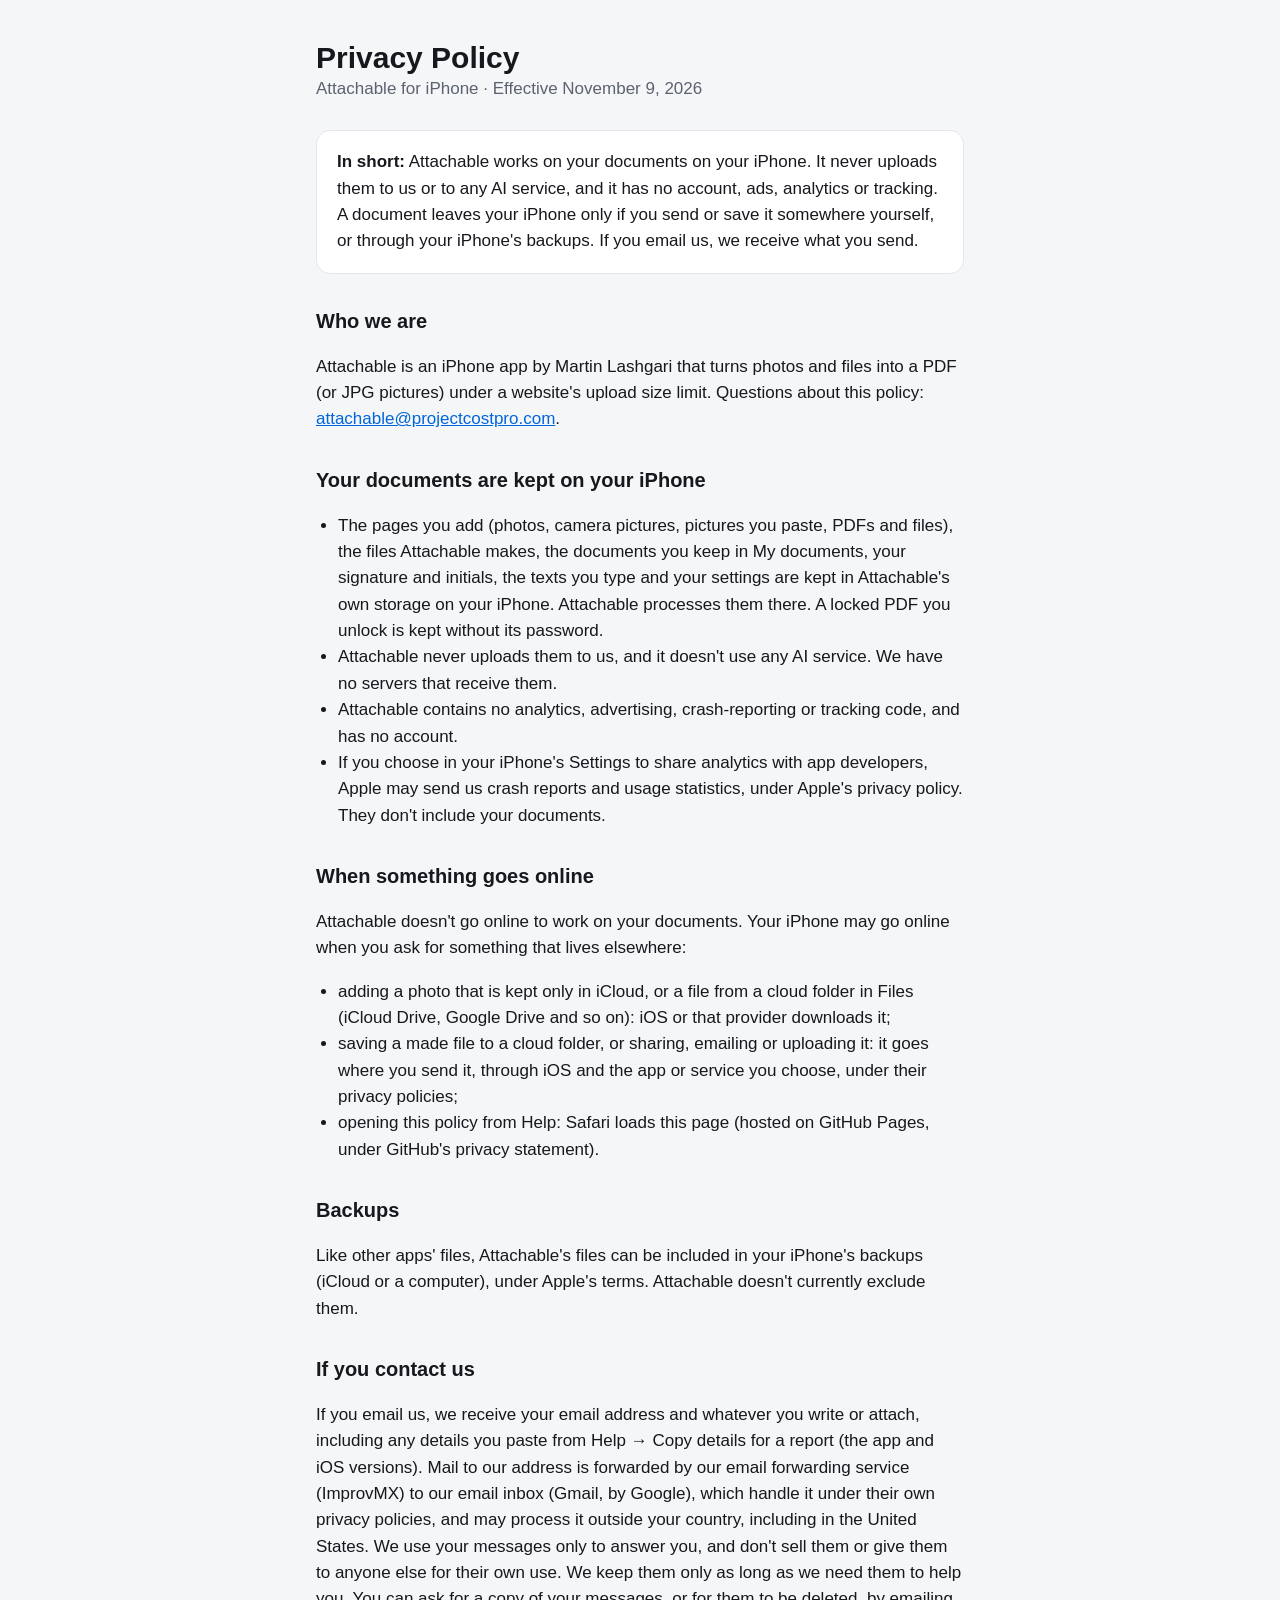
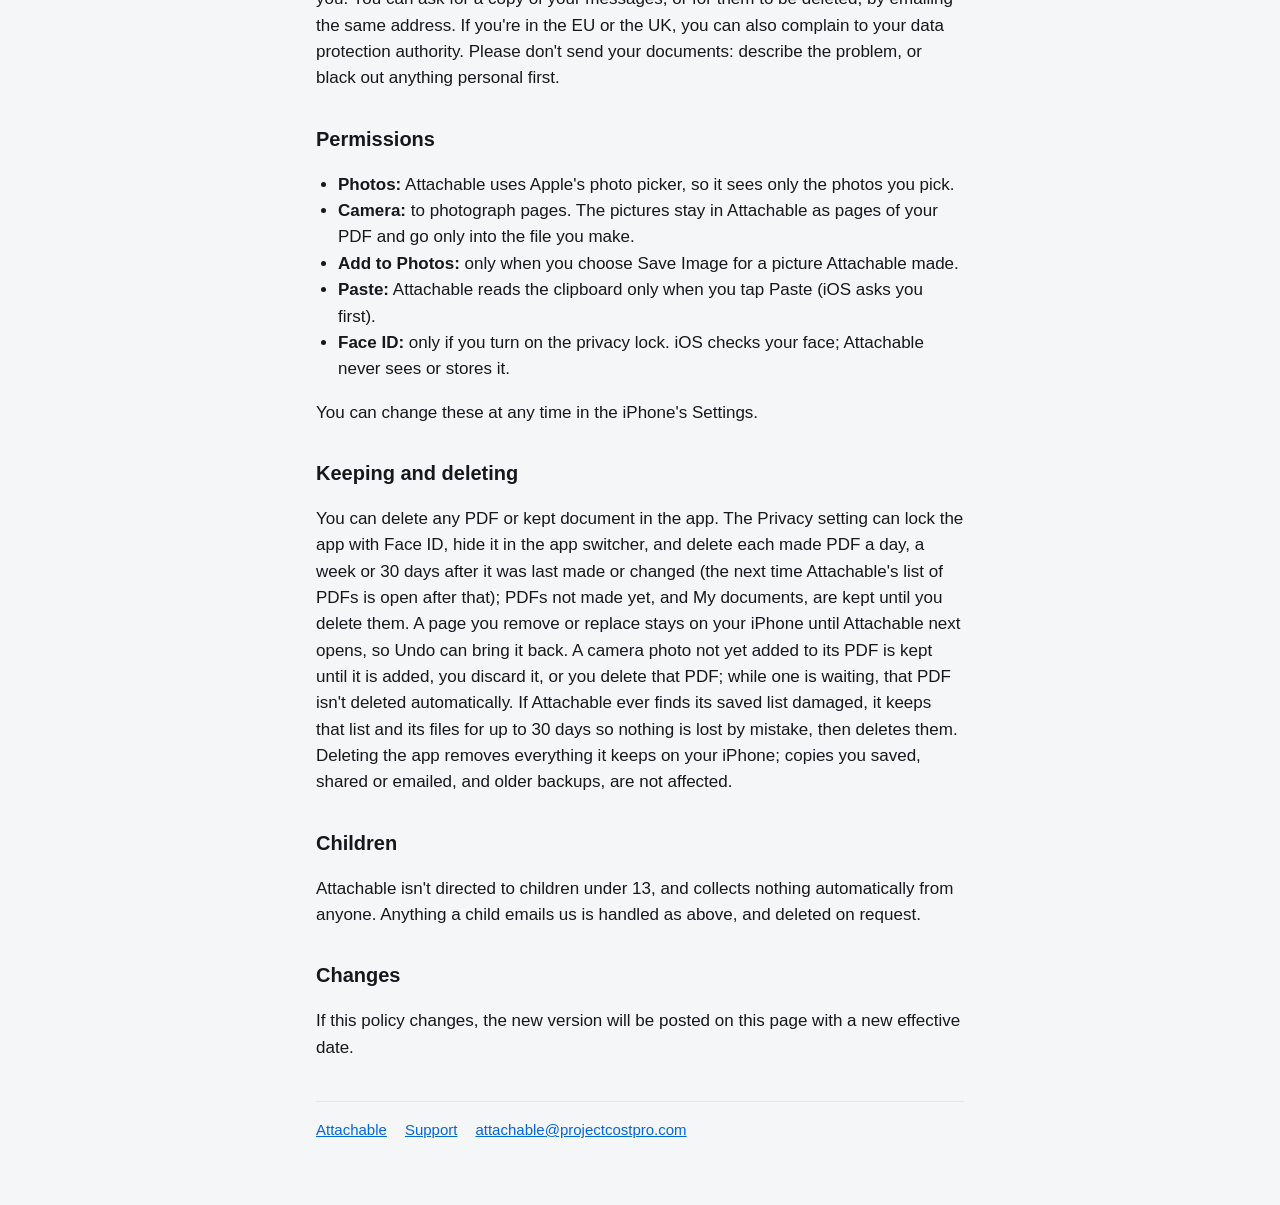
==== privacy.html @ 8dc61ec0 "Privacy: a PDF with camera photos waiting isn't auto-deleted" ====
<!doctype html>
<html lang="en">
<head>
<meta charset="utf-8">
<meta name="viewport" content="width=device-width, initial-scale=1">
<title>Attachable · Privacy Policy</title>
<meta name="description" content="Attachable's privacy policy: your documents are processed on your iPhone and never uploaded to us; no account, analytics or tracking.">
<link rel="stylesheet" href="style.css">
</head>
<body>
<main>
<header>
  <div>
    <h1>Privacy Policy</h1>
    <p>Attachable for iPhone · Effective November 9, 2026</p>
  </div>
</header>

<div class="card">
  <strong>In short:</strong> Attachable works on your documents on your iPhone. It never uploads them to us or to any AI service, and it has no account, ads, analytics or tracking. A document leaves your iPhone only if you send or save it somewhere yourself, or through your iPhone's backups. If you email us, we receive what you send.
</div>

<h2>Who we are</h2>
<p>Attachable is an iPhone app by Martin Lashgari that turns photos and files into a PDF (or JPG pictures) under a website's upload size limit. Questions about this policy: <a href="mailto:attachable@projectcostpro.com">attachable@projectcostpro.com</a>.</p>

<h2>Your documents are kept on your iPhone</h2>
<ul>
  <li>The pages you add (photos, camera pictures, pictures you paste, PDFs and files), the files Attachable makes, the documents you keep in My documents, your signature and initials, the texts you type and your settings are kept in Attachable's own storage on your iPhone. Attachable processes them there. A locked PDF you unlock is kept without its password.</li>
  <li>Attachable never uploads them to us, and it doesn't use any AI service. We have no servers that receive them.</li>
  <li>Attachable contains no analytics, advertising, crash-reporting or tracking code, and has no account.</li>
  <li>If you choose in your iPhone's Settings to share analytics with app developers, Apple may send us crash reports and usage statistics, under Apple's privacy policy. They don't include your documents.</li>
</ul>

<h2>When something goes online</h2>
<p>Attachable doesn't go online to work on your documents. Your iPhone may go online when you ask for something that lives elsewhere:</p>
<ul>
  <li>adding a photo that is kept only in iCloud, or a file from a cloud folder in Files (iCloud Drive, Google Drive and so on): iOS or that provider downloads it;</li>
  <li>saving a made file to a cloud folder, or sharing, emailing or uploading it: it goes where you send it, through iOS and the app or service you choose, under their privacy policies;</li>
  <li>opening this policy from Help: Safari loads this page (hosted on GitHub Pages, under GitHub's privacy statement).</li>
</ul>

<h2>Backups</h2>
<p>Like other apps' files, Attachable's files can be included in your iPhone's backups (iCloud or a computer), under Apple's terms. Attachable doesn't currently exclude them.</p>

<h2 id="contact">If you contact us</h2>
<p>If you email us, we receive your email address and whatever you write or attach, including any details you paste from Help → Copy details for a report (the app and iOS versions). Mail to our address is forwarded by our email forwarding service (ImprovMX) to our email inbox (Gmail, by Google), which handle it under their own privacy policies, and may process it outside your country, including in the United States. We use your messages only to answer you, and don't sell them or give them to anyone else for their own use. We keep them only as long as we need them to help you. You can ask for a copy of your messages, or for them to be deleted, by emailing the same address. If you're in the EU or the UK, you can also complain to your data protection authority. Please don't send your documents: describe the problem, or black out anything personal first.</p>

<h2>Permissions</h2>
<ul>
  <li><strong>Photos:</strong> Attachable uses Apple's photo picker, so it sees only the photos you pick.</li>
  <li><strong>Camera:</strong> to photograph pages. The pictures stay in Attachable as pages of your PDF and go only into the file you make.</li>
  <li><strong>Add to Photos:</strong> only when you choose Save Image for a picture Attachable made.</li>
  <li><strong>Paste:</strong> Attachable reads the clipboard only when you tap Paste (iOS asks you first).</li>
  <li><strong>Face ID:</strong> only if you turn on the privacy lock. iOS checks your face; Attachable never sees or stores it.</li>
</ul>
<p>You can change these at any time in the iPhone's Settings.</p>

<h2>Keeping and deleting</h2>
<p>You can delete any PDF or kept document in the app. The Privacy setting can lock the app with Face ID, hide it in the app switcher, and delete each made PDF a day, a week or 30 days after it was last made or changed (the next time Attachable's list of PDFs is open after that); PDFs not made yet, and My documents, are kept until you delete them. A page you remove or replace stays on your iPhone until Attachable next opens, so Undo can bring it back. A camera photo not yet added to its PDF is kept until it is added, you discard it, or you delete that PDF; while one is waiting, that PDF isn't deleted automatically. If Attachable ever finds its saved list damaged, it keeps that list and its files for up to 30 days so nothing is lost by mistake, then deletes them. Deleting the app removes everything it keeps on your iPhone; copies you saved, shared or emailed, and older backups, are not affected.</p>

<h2>Children</h2>
<p>Attachable isn't directed to children under 13, and collects nothing automatically from anyone. Anything a child emails us is handled as above, and deleted on request.</p>

<h2>Changes</h2>
<p>If this policy changes, the new version will be posted on this page with a new effective date.</p>

<nav>
  <a href="./">Attachable</a>
  <a href="support.html">Support</a>
  <a href="mailto:attachable@projectcostpro.com">attachable@projectcostpro.com</a>
</nav>
</main>
</body>
</html>
---- style.css ----
:root {
  --bg: #f5f6f8;
  --surface: #ffffff;
  --text: #16181d;
  --muted: #5b6270;
  --tint: #0066da;
  --border: #e3e6eb;
  /* Filled buttons have their own colors: white text stays at least 4.5:1 in both themes (Codex audit 032 A2). */
  --button-bg: #0066da; /* white on it: 5.37:1 */
  --button-text: #ffffff;
  color-scheme: light dark;
}
@media (prefers-color-scheme: dark) {
  :root {
    --bg: #0f1115;
    --surface: #1a1d23;
    --text: #eef0f3;
    --muted: #a3aab6;
    --tint: #5aa2ff;
    --border: #2a2e36;
    --button-bg: #0a5bc4; /* white on it: 6.35:1; links keep --tint, 6.47:1 on the cards */
    --button-text: #ffffff;
  }
}
* { box-sizing: border-box; }
body {
  margin: 0;
  background: var(--bg);
  color: var(--text);
  font: 17px/1.55 -apple-system, BlinkMacSystemFont, "Segoe UI", Roboto, Helvetica, Arial, sans-serif;
}
main { max-width: 680px; margin: 0 auto; padding: 40px 16px 64px; }
header { display: flex; align-items: center; gap: 14px; margin-bottom: 28px; }
header img { width: 56px; height: 56px; border-radius: 13px; }
header p { margin: 0; color: var(--muted); }
h1 { font-size: 30px; line-height: 1.2; margin: 0; }
h2 { font-size: 20px; margin: 32px 0 8px; }
p, li { color: var(--text); }
.muted { color: var(--muted); font-size: 15px; }
.card { background: var(--surface); border: 1px solid var(--border); border-radius: 14px; padding: 18px 20px; margin: 16px 0; }
a { color: var(--tint); }
nav { display: flex; gap: 18px; flex-wrap: wrap; margin-top: 40px; padding-top: 16px; border-top: 1px solid var(--border); font-size: 15px; }
.button { display: inline-block; max-width: 100%; overflow-wrap: anywhere; background: var(--button-bg); color: var(--button-text); text-decoration: none; padding: 10px 18px; border-radius: 10px; font-weight: 600; }
ul { padding-left: 22px; }
/* Long addresses (the support email) wrap on narrow phones instead of widening the page. */
p, li, nav a { overflow-wrap: anywhere; }
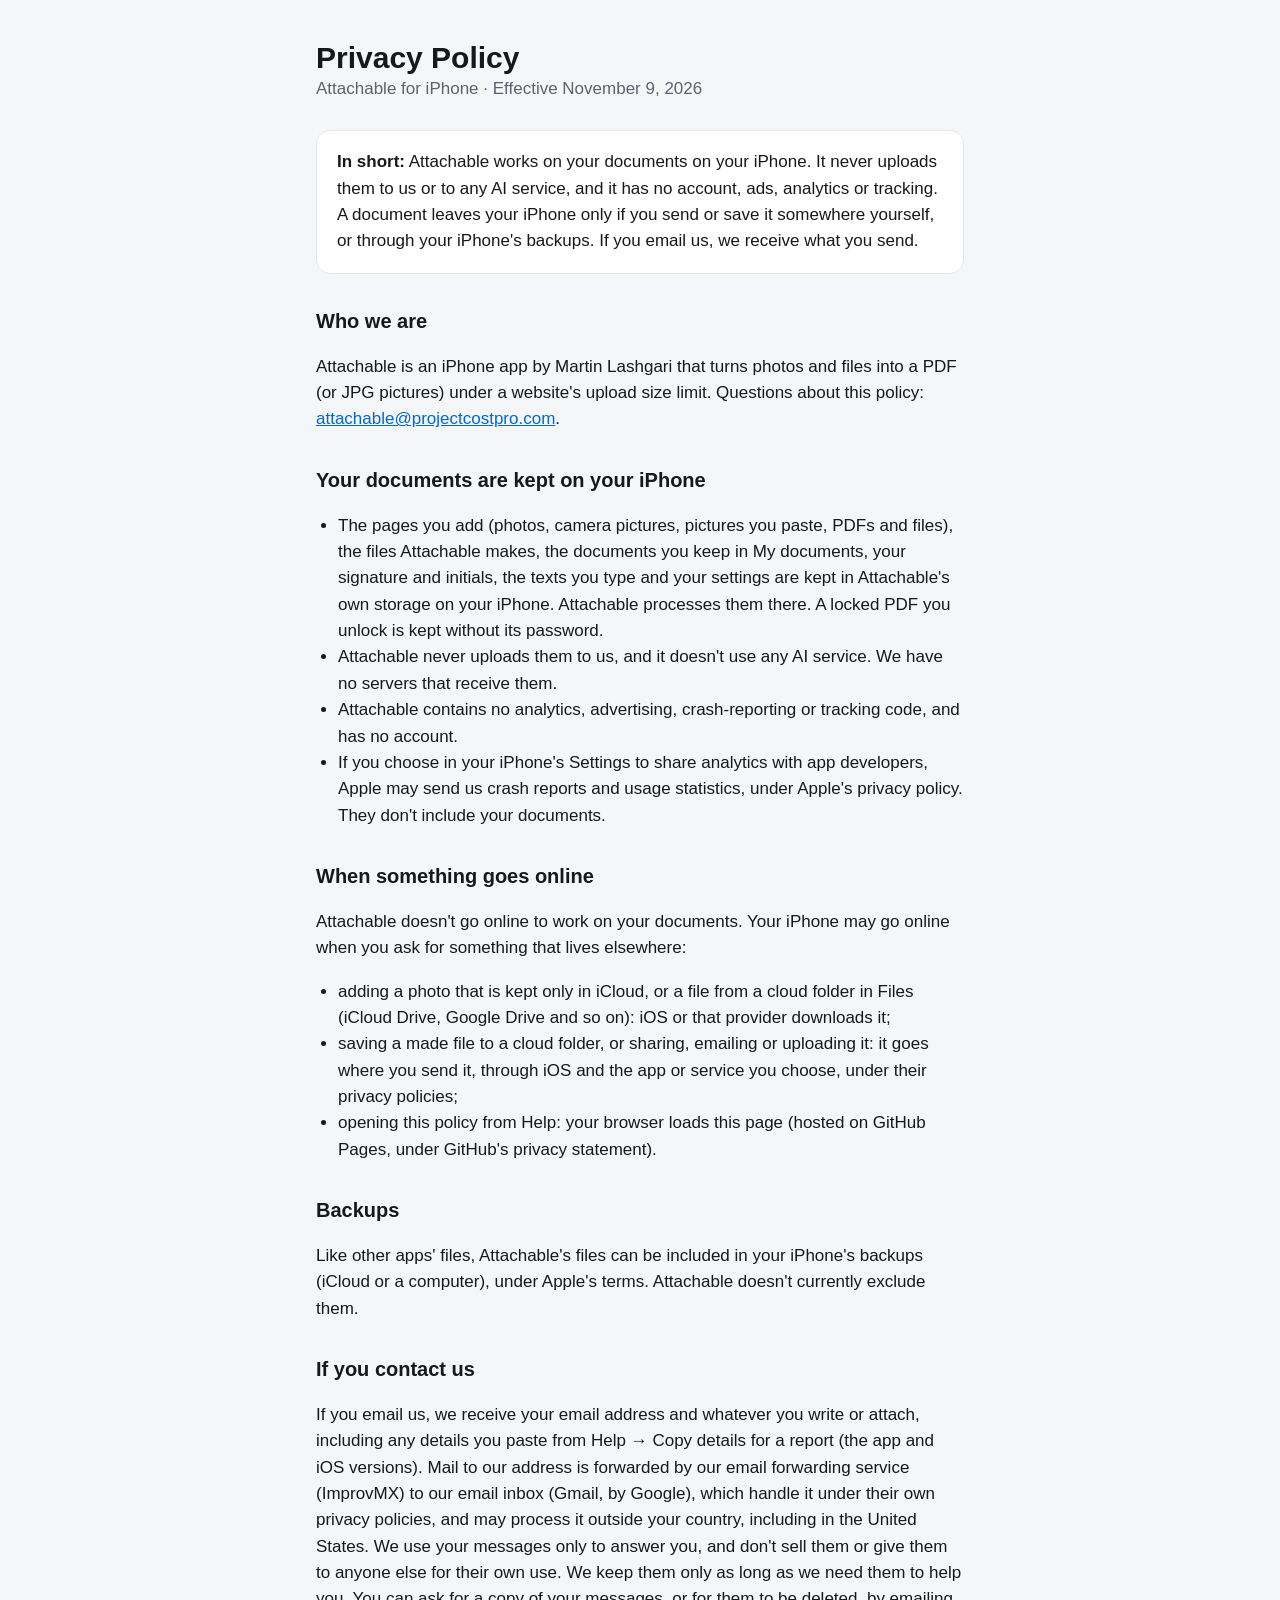
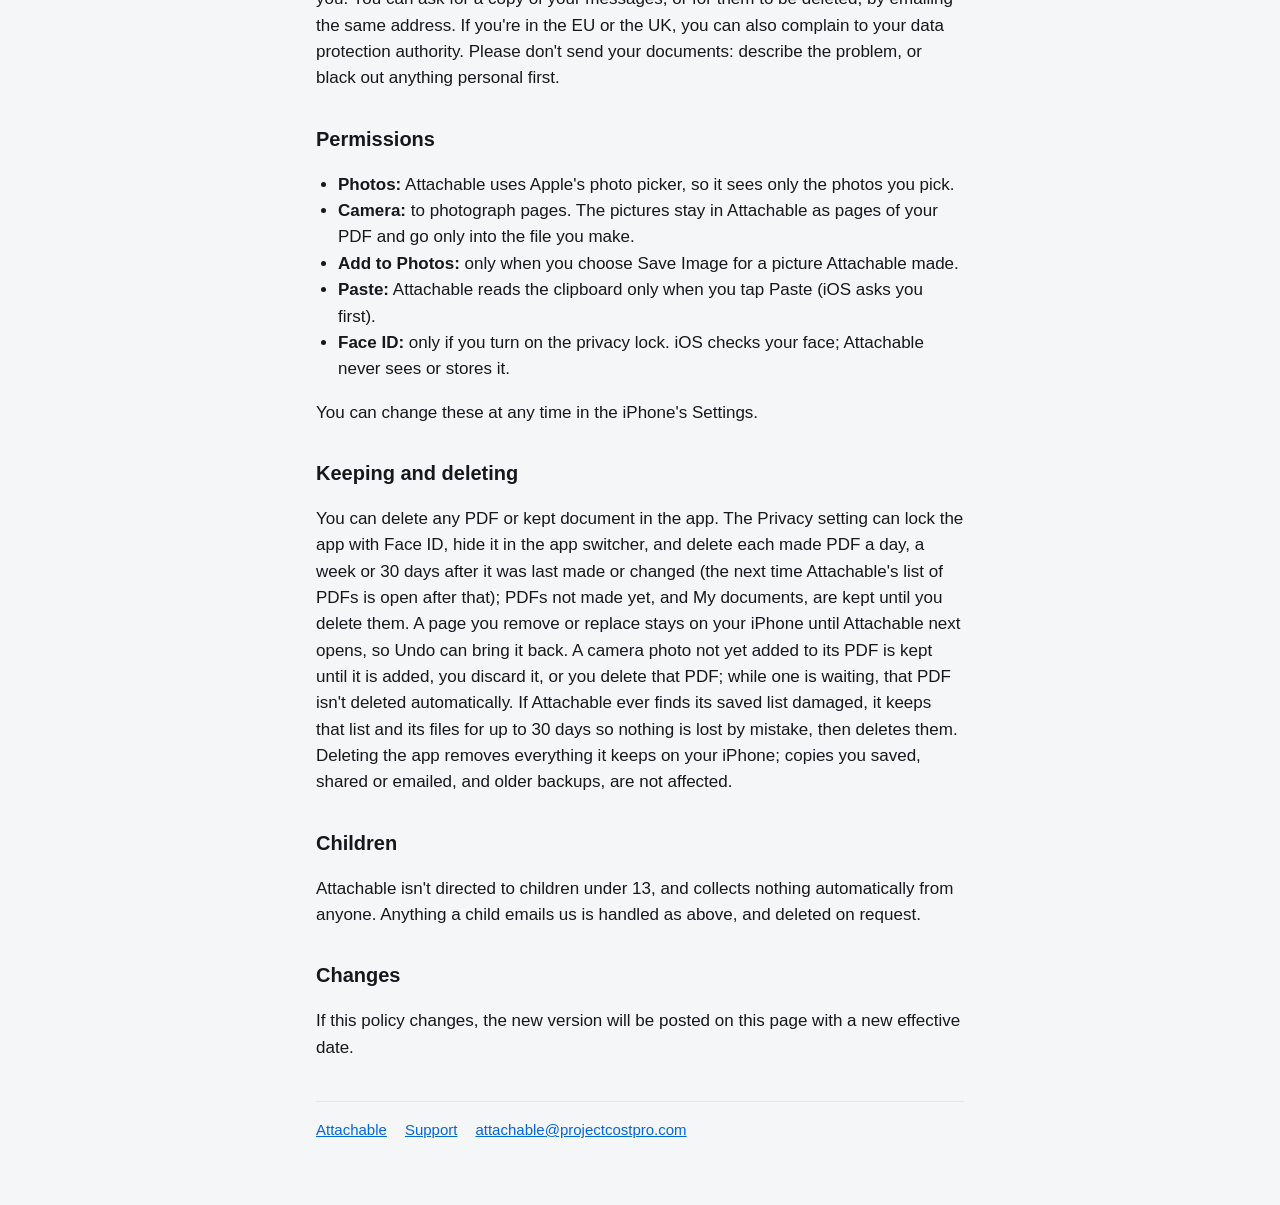
==== commit 58ac81e2: "Privacy: the policy opens in your browser" ====
--- a/privacy.html
+++ b/privacy.html
@@ -36,7 +36,7 @@
 <ul>
   <li>adding a photo that is kept only in iCloud, or a file from a cloud folder in Files (iCloud Drive, Google Drive and so on): iOS or that provider downloads it;</li>
   <li>saving a made file to a cloud folder, or sharing, emailing or uploading it: it goes where you send it, through iOS and the app or service you choose, under their privacy policies;</li>
-  <li>opening this policy from Help: Safari loads this page (hosted on GitHub Pages, under GitHub's privacy statement).</li>
+  <li>opening this policy from Help: your browser loads this page (hosted on GitHub Pages, under GitHub's privacy statement).</li>
 </ul>
 
 <h2>Backups</h2>
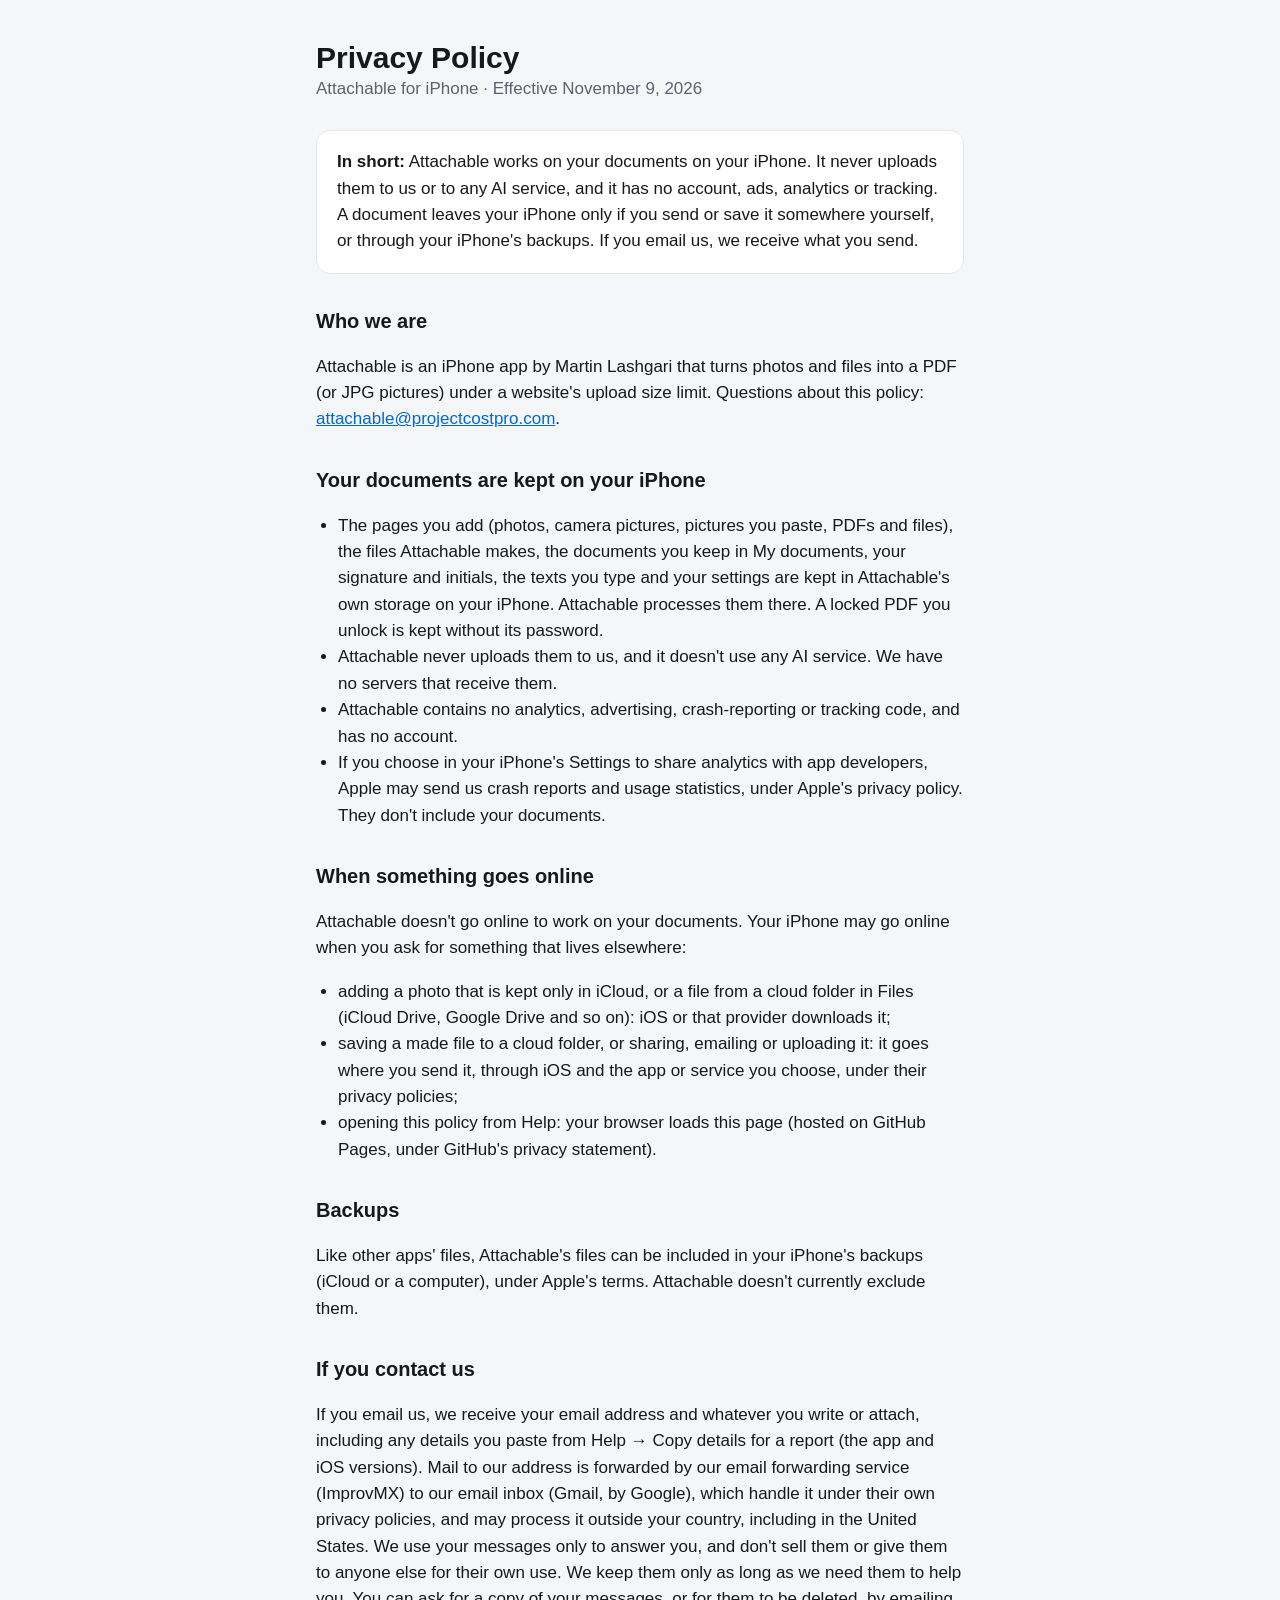
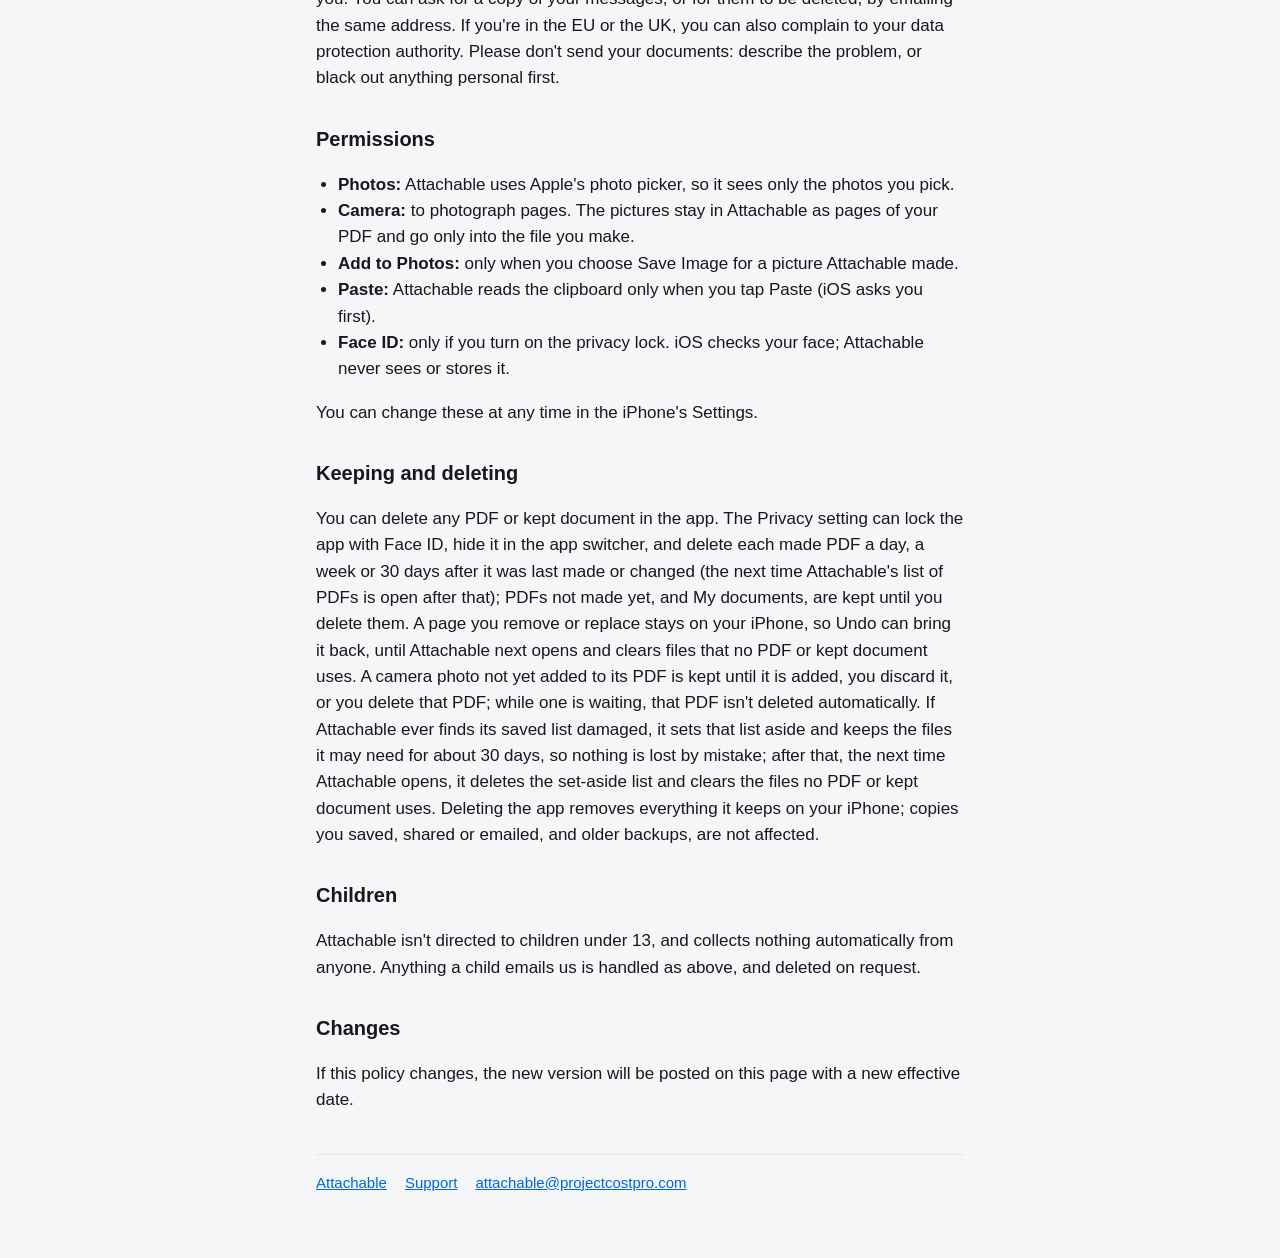
==== commit 03b02f12: "Privacy: cleanup timing as Attachable runs it" ====
--- a/privacy.html
+++ b/privacy.html
@@ -56,7 +56,7 @@
 <p>You can change these at any time in the iPhone's Settings.</p>
 
 <h2>Keeping and deleting</h2>
-<p>You can delete any PDF or kept document in the app. The Privacy setting can lock the app with Face ID, hide it in the app switcher, and delete each made PDF a day, a week or 30 days after it was last made or changed (the next time Attachable's list of PDFs is open after that); PDFs not made yet, and My documents, are kept until you delete them. A page you remove or replace stays on your iPhone until Attachable next opens, so Undo can bring it back. A camera photo not yet added to its PDF is kept until it is added, you discard it, or you delete that PDF; while one is waiting, that PDF isn't deleted automatically. If Attachable ever finds its saved list damaged, it keeps that list and its files for up to 30 days so nothing is lost by mistake, then deletes them. Deleting the app removes everything it keeps on your iPhone; copies you saved, shared or emailed, and older backups, are not affected.</p>
+<p>You can delete any PDF or kept document in the app. The Privacy setting can lock the app with Face ID, hide it in the app switcher, and delete each made PDF a day, a week or 30 days after it was last made or changed (the next time Attachable's list of PDFs is open after that); PDFs not made yet, and My documents, are kept until you delete them. A page you remove or replace stays on your iPhone, so Undo can bring it back, until Attachable next opens and clears files that no PDF or kept document uses. A camera photo not yet added to its PDF is kept until it is added, you discard it, or you delete that PDF; while one is waiting, that PDF isn't deleted automatically. If Attachable ever finds its saved list damaged, it sets that list aside and keeps the files it may need for about 30 days, so nothing is lost by mistake; after that, the next time Attachable opens, it deletes the set-aside list and clears the files no PDF or kept document uses. Deleting the app removes everything it keeps on your iPhone; copies you saved, shared or emailed, and older backups, are not affected.</p>
 
 <h2>Children</h2>
 <p>Attachable isn't directed to children under 13, and collects nothing automatically from anyone. Anything a child emails us is handled as above, and deleted on request.</p>
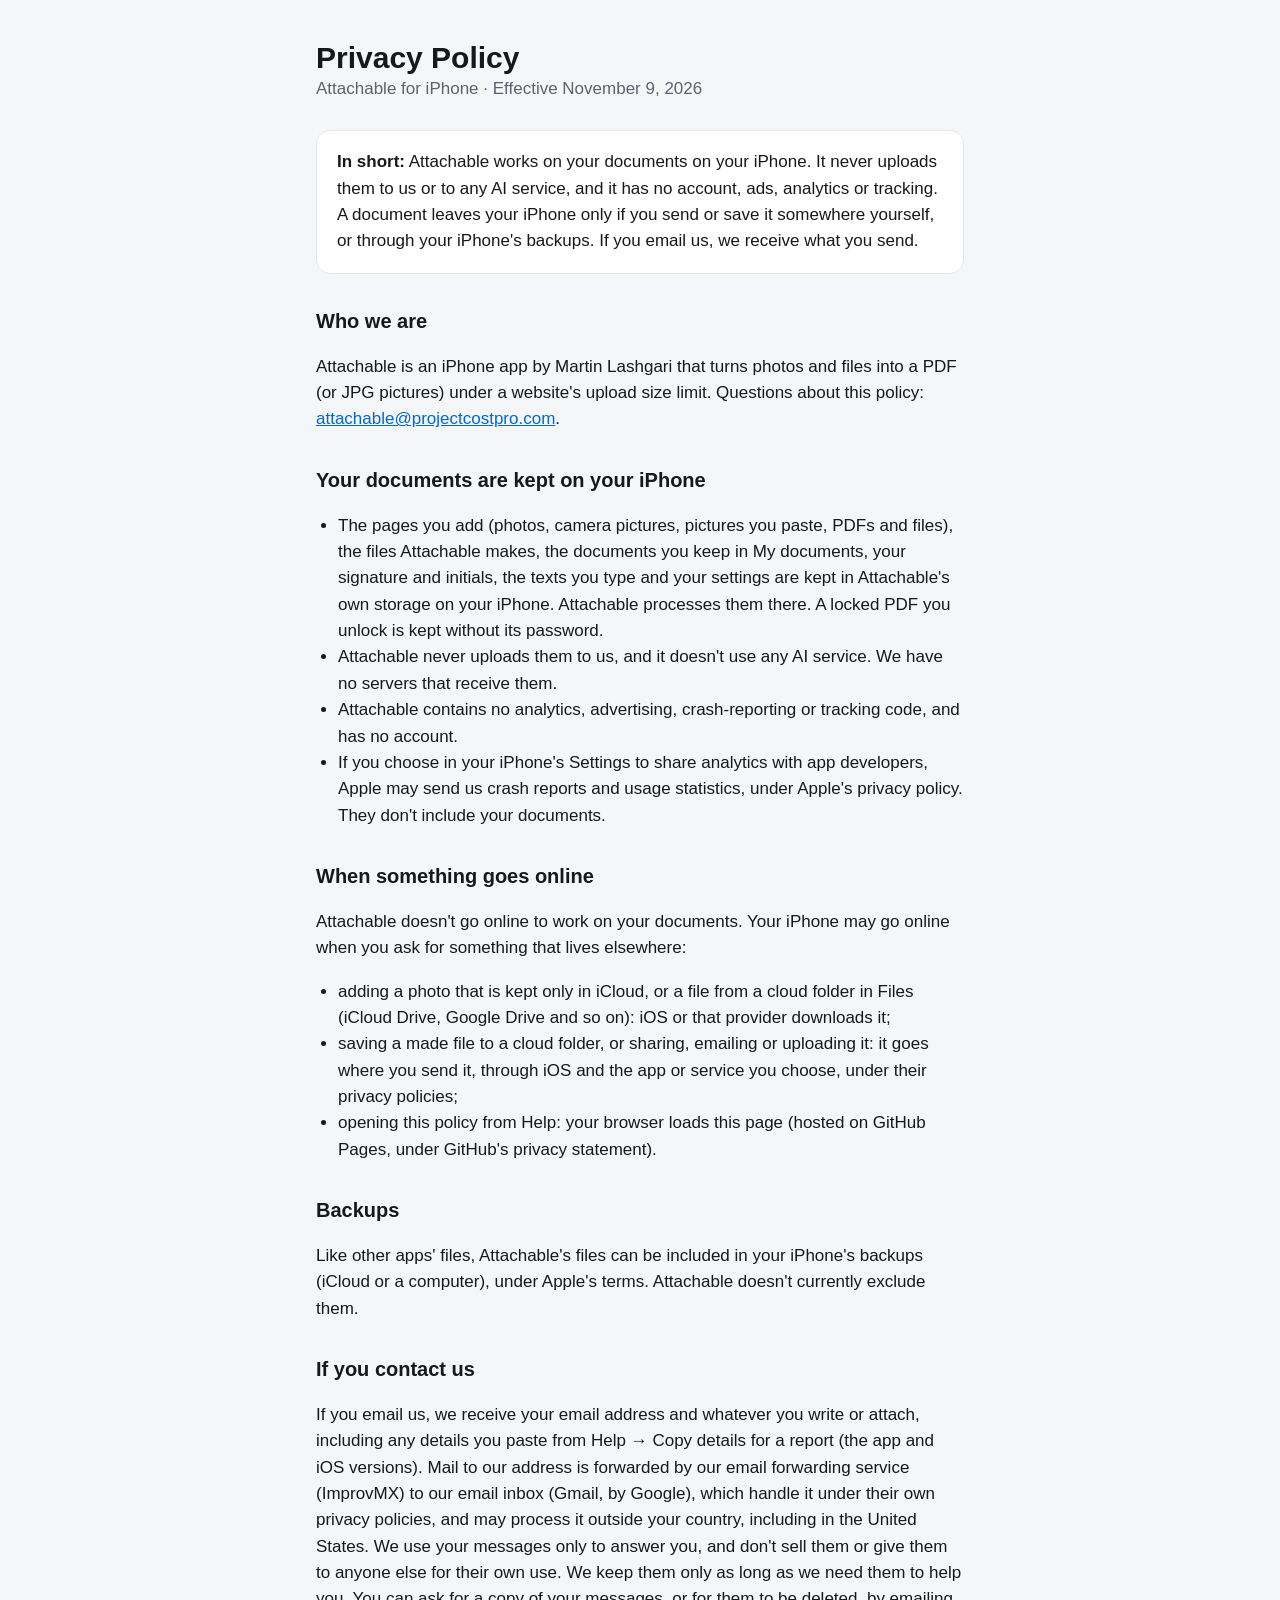
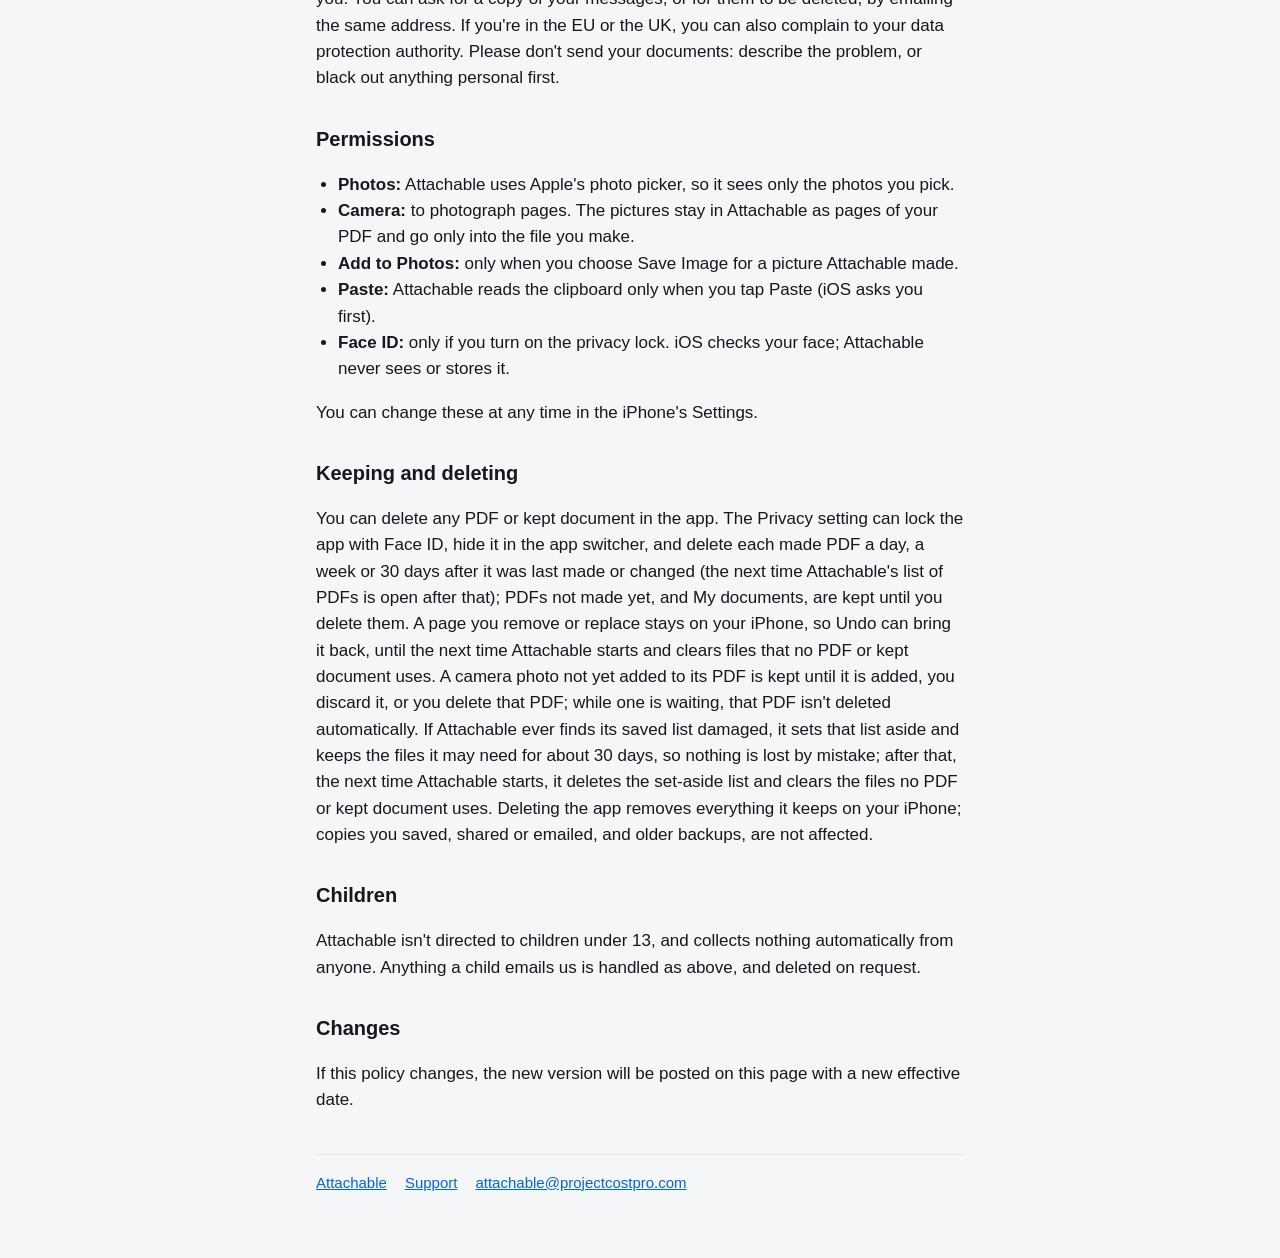
==== commit ec434f9c: "Privacy: cleanup happens when Attachable starts" ====
--- a/privacy.html
+++ b/privacy.html
@@ -56,7 +56,7 @@
 <p>You can change these at any time in the iPhone's Settings.</p>
 
 <h2>Keeping and deleting</h2>
-<p>You can delete any PDF or kept document in the app. The Privacy setting can lock the app with Face ID, hide it in the app switcher, and delete each made PDF a day, a week or 30 days after it was last made or changed (the next time Attachable's list of PDFs is open after that); PDFs not made yet, and My documents, are kept until you delete them. A page you remove or replace stays on your iPhone, so Undo can bring it back, until Attachable next opens and clears files that no PDF or kept document uses. A camera photo not yet added to its PDF is kept until it is added, you discard it, or you delete that PDF; while one is waiting, that PDF isn't deleted automatically. If Attachable ever finds its saved list damaged, it sets that list aside and keeps the files it may need for about 30 days, so nothing is lost by mistake; after that, the next time Attachable opens, it deletes the set-aside list and clears the files no PDF or kept document uses. Deleting the app removes everything it keeps on your iPhone; copies you saved, shared or emailed, and older backups, are not affected.</p>
+<p>You can delete any PDF or kept document in the app. The Privacy setting can lock the app with Face ID, hide it in the app switcher, and delete each made PDF a day, a week or 30 days after it was last made or changed (the next time Attachable's list of PDFs is open after that); PDFs not made yet, and My documents, are kept until you delete them. A page you remove or replace stays on your iPhone, so Undo can bring it back, until the next time Attachable starts and clears files that no PDF or kept document uses. A camera photo not yet added to its PDF is kept until it is added, you discard it, or you delete that PDF; while one is waiting, that PDF isn't deleted automatically. If Attachable ever finds its saved list damaged, it sets that list aside and keeps the files it may need for about 30 days, so nothing is lost by mistake; after that, the next time Attachable starts, it deletes the set-aside list and clears the files no PDF or kept document uses. Deleting the app removes everything it keeps on your iPhone; copies you saved, shared or emailed, and older backups, are not affected.</p>
 
 <h2>Children</h2>
 <p>Attachable isn't directed to children under 13, and collects nothing automatically from anyone. Anything a child emails us is handled as above, and deleted on request.</p>
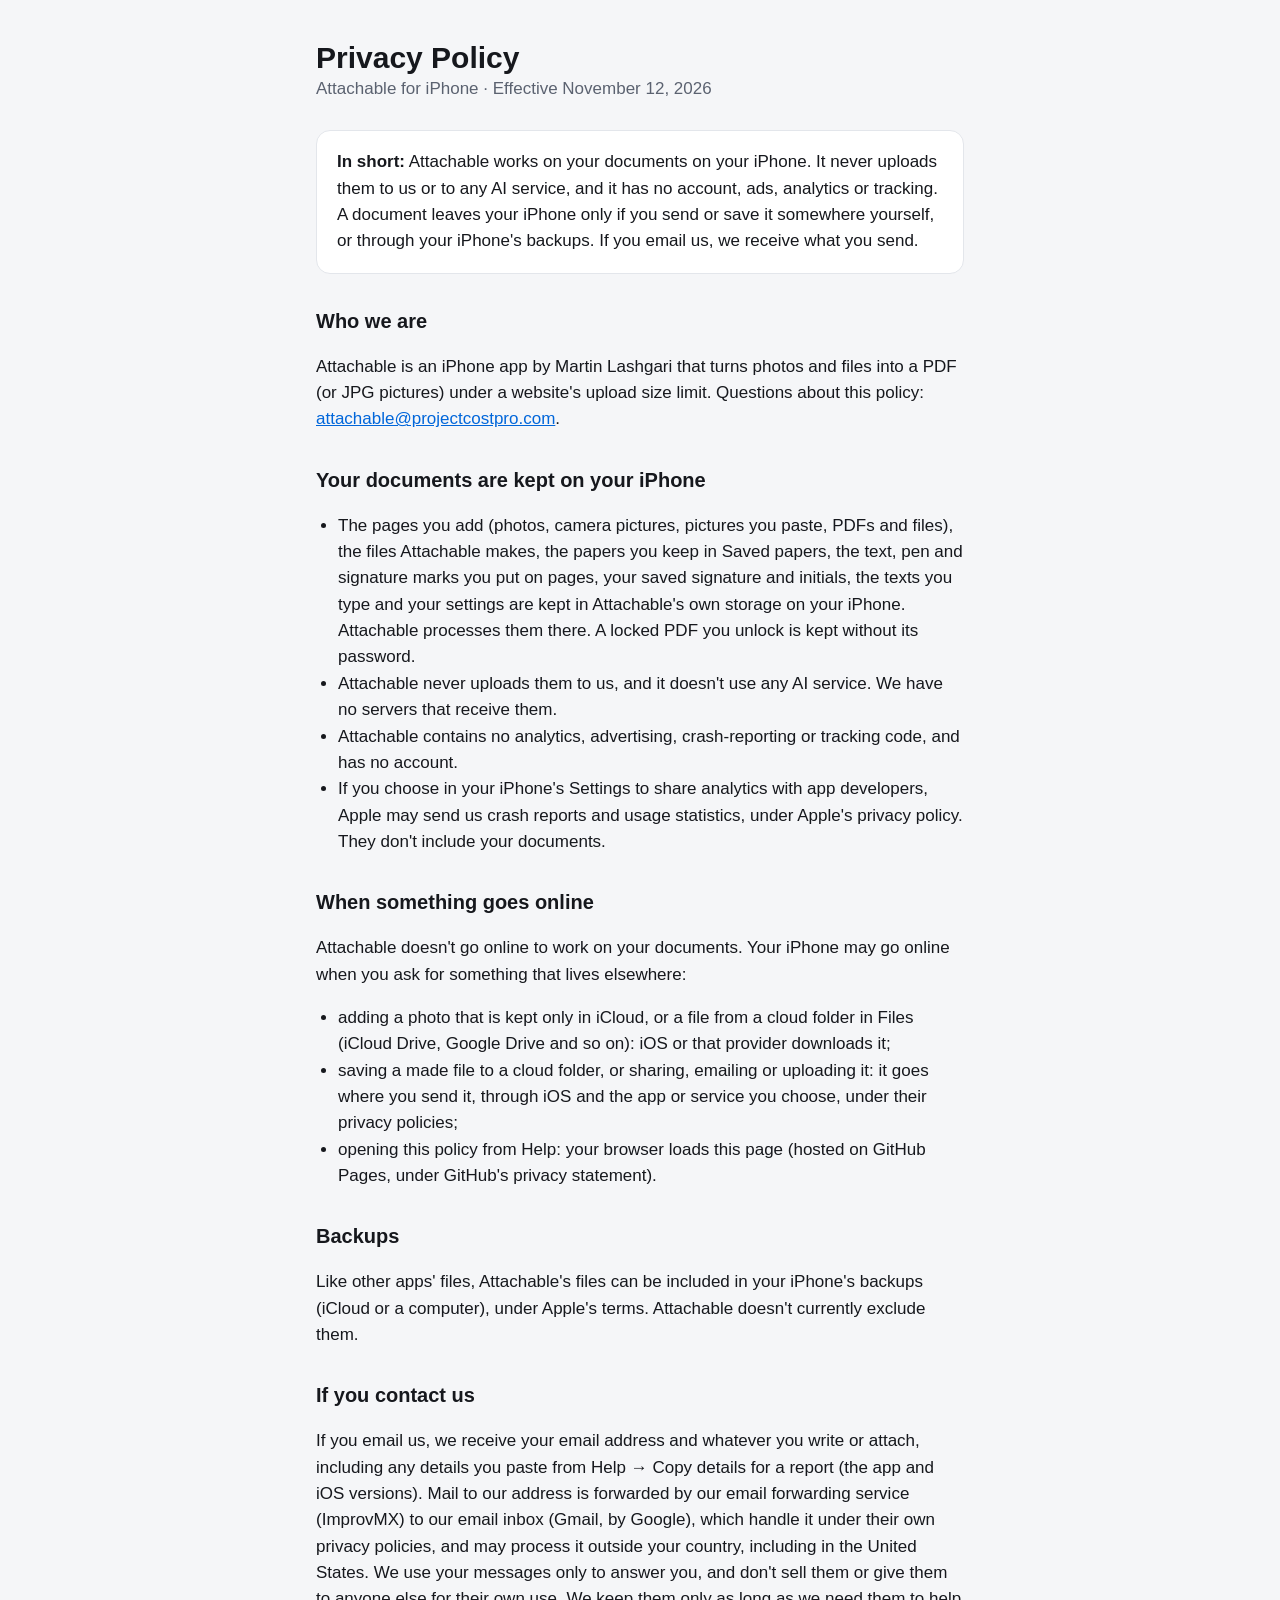
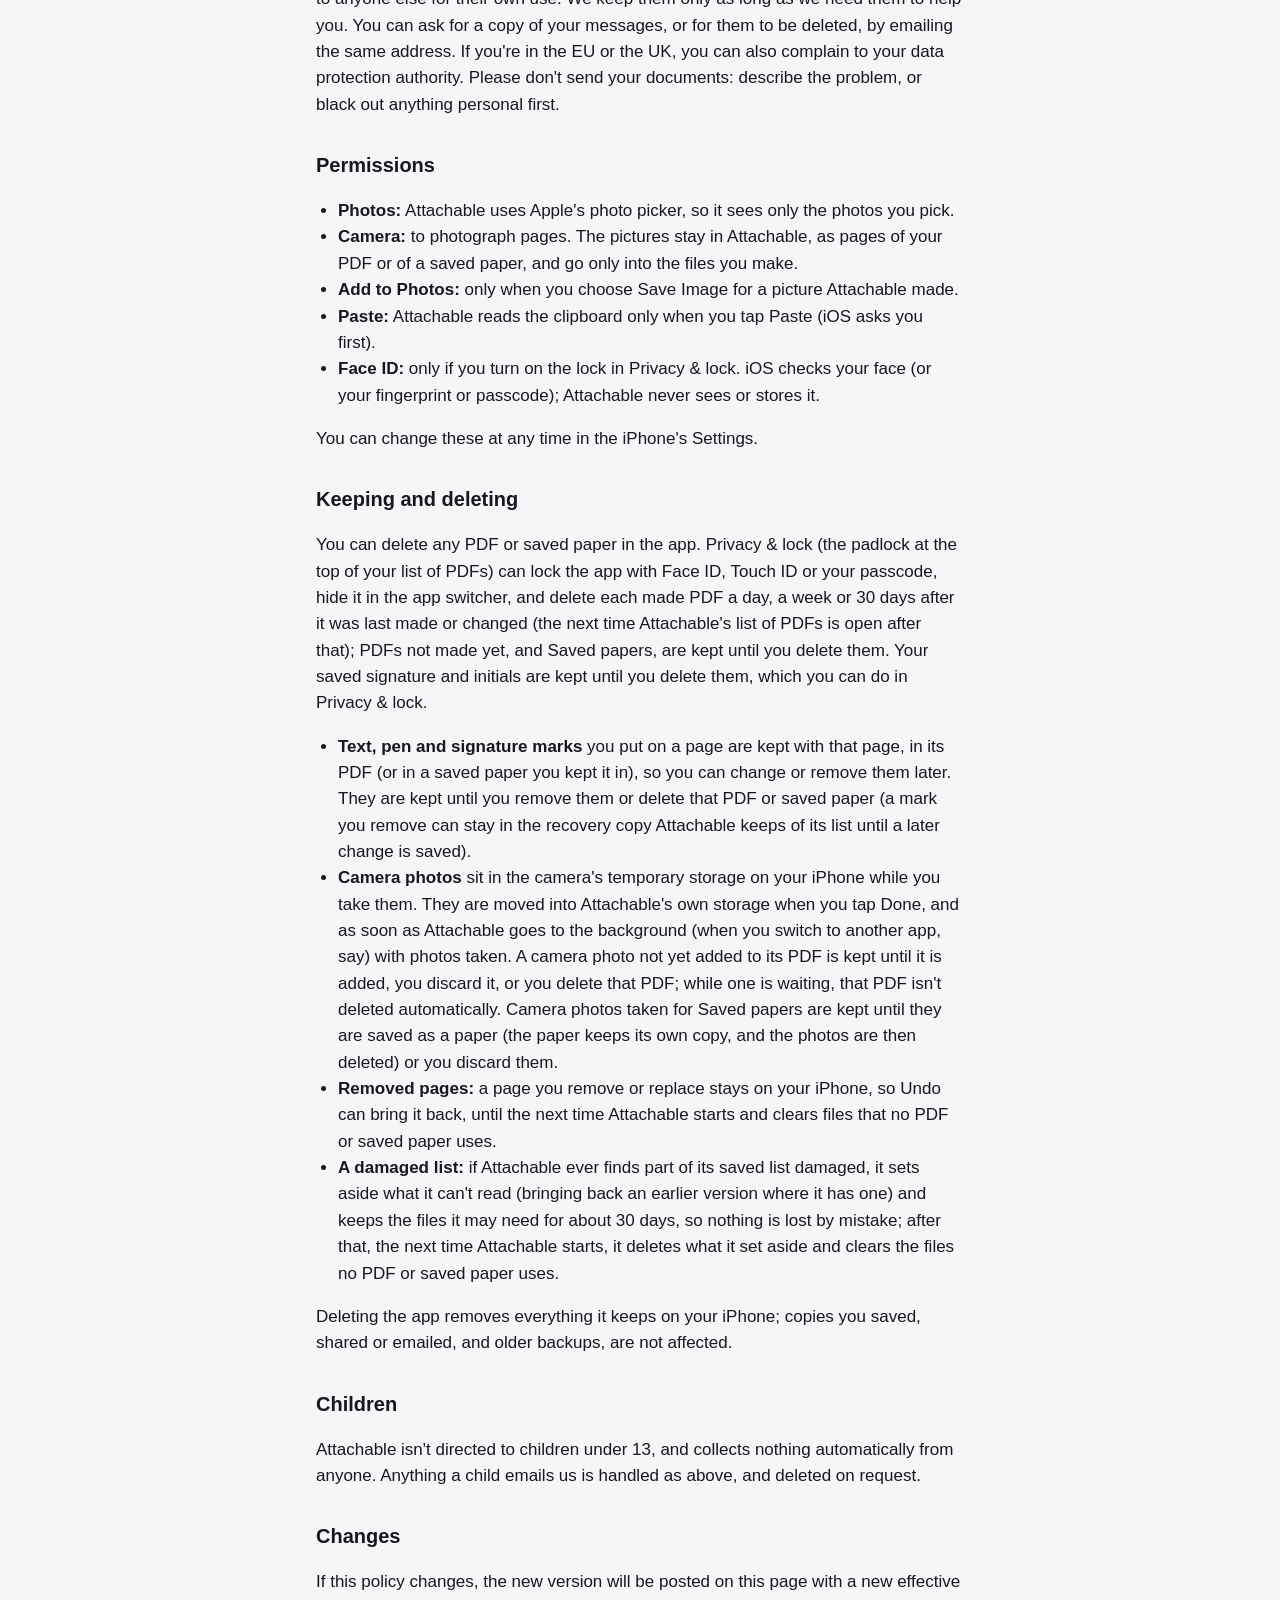
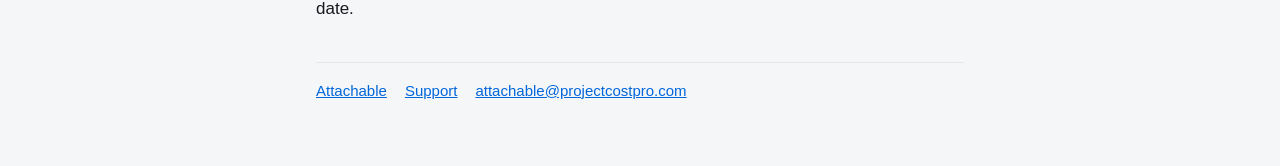
==== commit 052f2fed: "Update support and privacy pages for the current app Max size at the top of the PDF (File & size is " ====
--- a/privacy.html
+++ b/privacy.html
@@ -12,7 +12,7 @@
 <header>
   <div>
     <h1>Privacy Policy</h1>
-    <p>Attachable for iPhone · Effective November 9, 2026</p>
+    <p>Attachable for iPhone · Effective November 12, 2026</p>
   </div>
 </header>
 
@@ -25,7 +25,7 @@
 
 <h2>Your documents are kept on your iPhone</h2>
 <ul>
-  <li>The pages you add (photos, camera pictures, pictures you paste, PDFs and files), the files Attachable makes, the documents you keep in My documents, your signature and initials, the texts you type and your settings are kept in Attachable's own storage on your iPhone. Attachable processes them there. A locked PDF you unlock is kept without its password.</li>
+  <li>The pages you add (photos, camera pictures, pictures you paste, PDFs and files), the files Attachable makes, the papers you keep in Saved papers, the text, pen and signature marks you put on pages, your saved signature and initials, the texts you type and your settings are kept in Attachable's own storage on your iPhone. Attachable processes them there. A locked PDF you unlock is kept without its password.</li>
   <li>Attachable never uploads them to us, and it doesn't use any AI service. We have no servers that receive them.</li>
   <li>Attachable contains no analytics, advertising, crash-reporting or tracking code, and has no account.</li>
   <li>If you choose in your iPhone's Settings to share analytics with app developers, Apple may send us crash reports and usage statistics, under Apple's privacy policy. They don't include your documents.</li>
@@ -48,15 +48,22 @@
 <h2>Permissions</h2>
 <ul>
   <li><strong>Photos:</strong> Attachable uses Apple's photo picker, so it sees only the photos you pick.</li>
-  <li><strong>Camera:</strong> to photograph pages. The pictures stay in Attachable as pages of your PDF and go only into the file you make.</li>
+  <li><strong>Camera:</strong> to photograph pages. The pictures stay in Attachable, as pages of your PDF or of a saved paper, and go only into the files you make.</li>
   <li><strong>Add to Photos:</strong> only when you choose Save Image for a picture Attachable made.</li>
   <li><strong>Paste:</strong> Attachable reads the clipboard only when you tap Paste (iOS asks you first).</li>
-  <li><strong>Face ID:</strong> only if you turn on the privacy lock. iOS checks your face; Attachable never sees or stores it.</li>
+  <li><strong>Face ID:</strong> only if you turn on the lock in Privacy &amp; lock. iOS checks your face (or your fingerprint or passcode); Attachable never sees or stores it.</li>
 </ul>
 <p>You can change these at any time in the iPhone's Settings.</p>
 
 <h2>Keeping and deleting</h2>
-<p>You can delete any PDF or kept document in the app. The Privacy setting can lock the app with Face ID, hide it in the app switcher, and delete each made PDF a day, a week or 30 days after it was last made or changed (the next time Attachable's list of PDFs is open after that); PDFs not made yet, and My documents, are kept until you delete them. A page you remove or replace stays on your iPhone, so Undo can bring it back, until the next time Attachable starts and clears files that no PDF or kept document uses. A camera photo not yet added to its PDF is kept until it is added, you discard it, or you delete that PDF; while one is waiting, that PDF isn't deleted automatically. If Attachable ever finds its saved list damaged, it sets that list aside and keeps the files it may need for about 30 days, so nothing is lost by mistake; after that, the next time Attachable starts, it deletes the set-aside list and clears the files no PDF or kept document uses. Deleting the app removes everything it keeps on your iPhone; copies you saved, shared or emailed, and older backups, are not affected.</p>
+<p>You can delete any PDF or saved paper in the app. Privacy &amp; lock (the padlock at the top of your list of PDFs) can lock the app with Face ID, Touch ID or your passcode, hide it in the app switcher, and delete each made PDF a day, a week or 30 days after it was last made or changed (the next time Attachable's list of PDFs is open after that); PDFs not made yet, and Saved papers, are kept until you delete them. Your saved signature and initials are kept until you delete them, which you can do in Privacy &amp; lock.</p>
+<ul>
+  <li><strong>Text, pen and signature marks</strong> you put on a page are kept with that page, in its PDF (or in a saved paper you kept it in), so you can change or remove them later. They are kept until you remove them or delete that PDF or saved paper (a mark you remove can stay in the recovery copy Attachable keeps of its list until a later change is saved).</li>
+  <li><strong>Camera photos</strong> sit in the camera's temporary storage on your iPhone while you take them. They are moved into Attachable's own storage when you tap Done, and as soon as Attachable goes to the background (when you switch to another app, say) with photos taken. A camera photo not yet added to its PDF is kept until it is added, you discard it, or you delete that PDF; while one is waiting, that PDF isn't deleted automatically. Camera photos taken for Saved papers are kept until they are saved as a paper (the paper keeps its own copy, and the photos are then deleted) or you discard them.</li>
+  <li><strong>Removed pages:</strong> a page you remove or replace stays on your iPhone, so Undo can bring it back, until the next time Attachable starts and clears files that no PDF or saved paper uses.</li>
+  <li><strong>A damaged list:</strong> if Attachable ever finds part of its saved list damaged, it sets aside what it can't read (bringing back an earlier version where it has one) and keeps the files it may need for about 30 days, so nothing is lost by mistake; after that, the next time Attachable starts, it deletes what it set aside and clears the files no PDF or saved paper uses.</li>
+</ul>
+<p>Deleting the app removes everything it keeps on your iPhone; copies you saved, shared or emailed, and older backups, are not affected.</p>
 
 <h2>Children</h2>
 <p>Attachable isn't directed to children under 13, and collects nothing automatically from anyone. Anything a child emails us is handled as above, and deleted on request.</p>
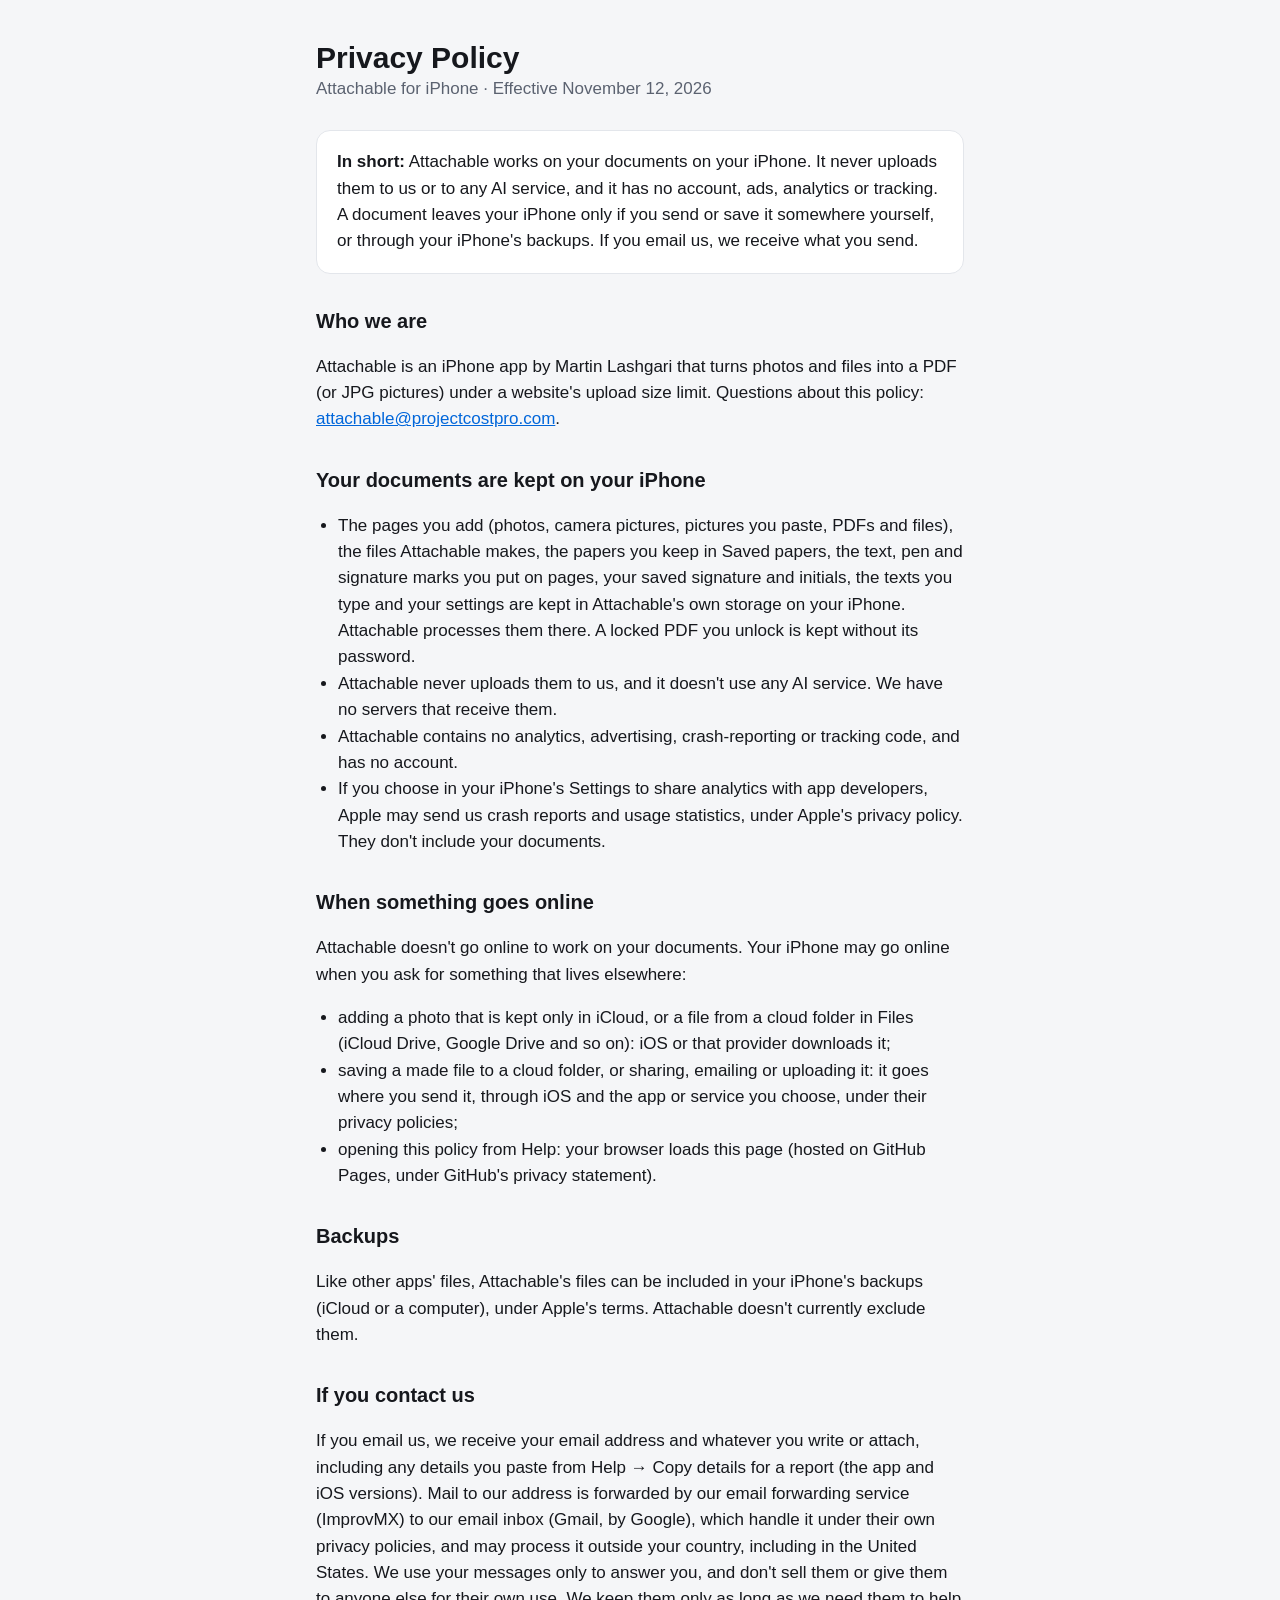
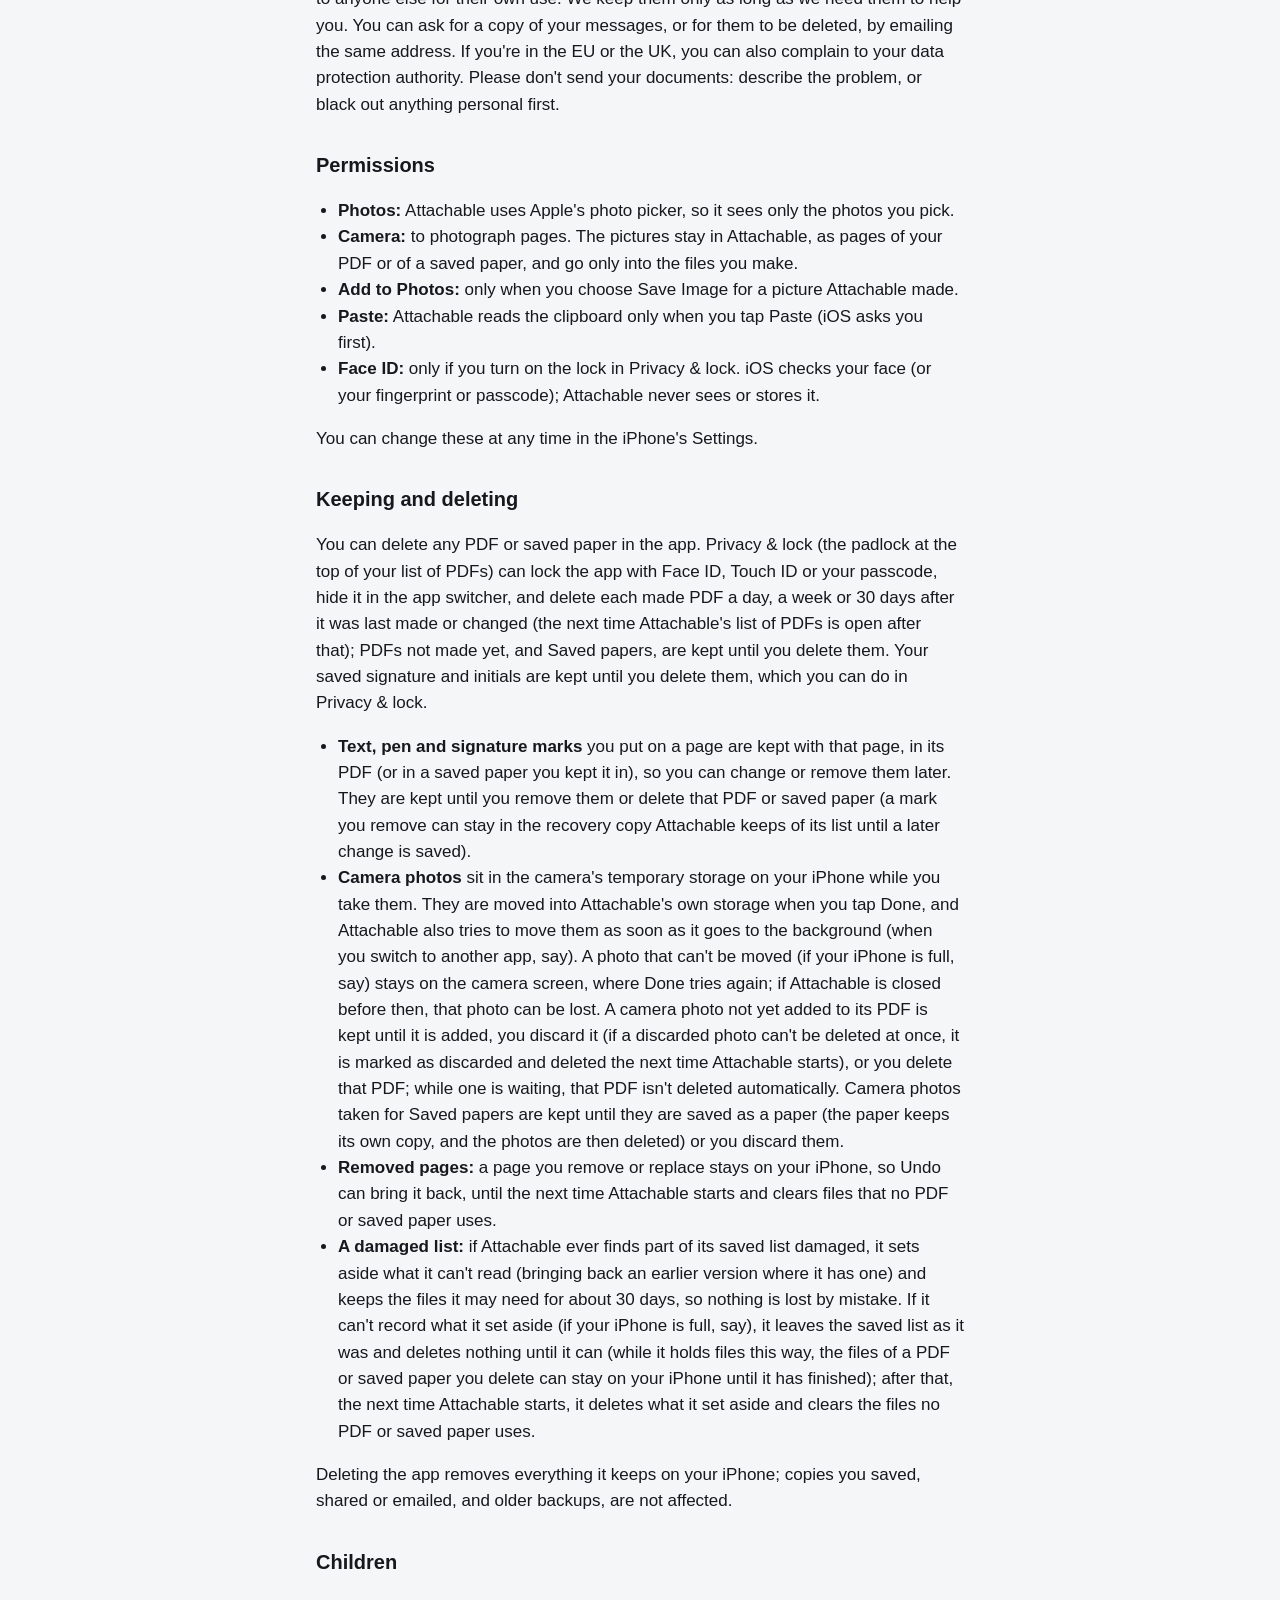
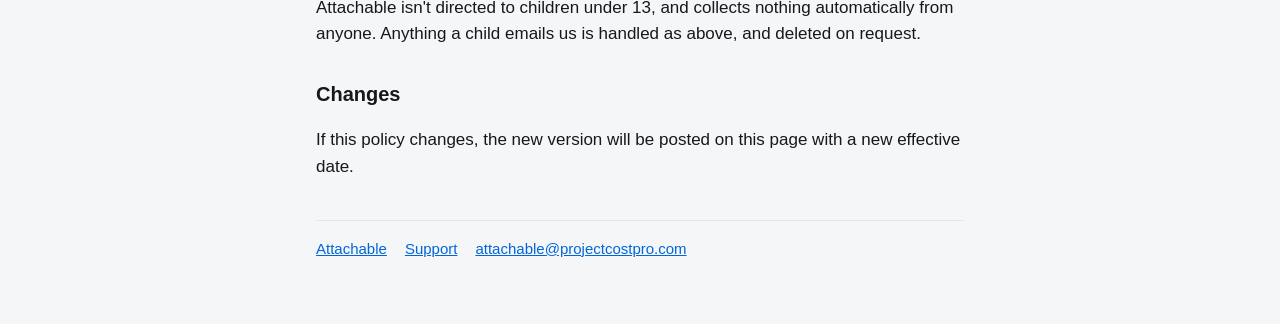
==== commit 49907fe2: "Privacy page: camera and recovery wording matches what the app can promise Co-Authored-By: Claude Op" ====
--- a/privacy.html
+++ b/privacy.html
@@ -59,9 +59,9 @@
 <p>You can delete any PDF or saved paper in the app. Privacy &amp; lock (the padlock at the top of your list of PDFs) can lock the app with Face ID, Touch ID or your passcode, hide it in the app switcher, and delete each made PDF a day, a week or 30 days after it was last made or changed (the next time Attachable's list of PDFs is open after that); PDFs not made yet, and Saved papers, are kept until you delete them. Your saved signature and initials are kept until you delete them, which you can do in Privacy &amp; lock.</p>
 <ul>
   <li><strong>Text, pen and signature marks</strong> you put on a page are kept with that page, in its PDF (or in a saved paper you kept it in), so you can change or remove them later. They are kept until you remove them or delete that PDF or saved paper (a mark you remove can stay in the recovery copy Attachable keeps of its list until a later change is saved).</li>
-  <li><strong>Camera photos</strong> sit in the camera's temporary storage on your iPhone while you take them. They are moved into Attachable's own storage when you tap Done, and as soon as Attachable goes to the background (when you switch to another app, say) with photos taken. A camera photo not yet added to its PDF is kept until it is added, you discard it, or you delete that PDF; while one is waiting, that PDF isn't deleted automatically. Camera photos taken for Saved papers are kept until they are saved as a paper (the paper keeps its own copy, and the photos are then deleted) or you discard them.</li>
+  <li><strong>Camera photos</strong> sit in the camera's temporary storage on your iPhone while you take them. They are moved into Attachable's own storage when you tap Done, and Attachable also tries to move them as soon as it goes to the background (when you switch to another app, say). A photo that can't be moved (if your iPhone is full, say) stays on the camera screen, where Done tries again; if Attachable is closed before then, that photo can be lost. A camera photo not yet added to its PDF is kept until it is added, you discard it (if a discarded photo can't be deleted at once, it is marked as discarded and deleted the next time Attachable starts), or you delete that PDF; while one is waiting, that PDF isn't deleted automatically. Camera photos taken for Saved papers are kept until they are saved as a paper (the paper keeps its own copy, and the photos are then deleted) or you discard them.</li>
   <li><strong>Removed pages:</strong> a page you remove or replace stays on your iPhone, so Undo can bring it back, until the next time Attachable starts and clears files that no PDF or saved paper uses.</li>
-  <li><strong>A damaged list:</strong> if Attachable ever finds part of its saved list damaged, it sets aside what it can't read (bringing back an earlier version where it has one) and keeps the files it may need for about 30 days, so nothing is lost by mistake; after that, the next time Attachable starts, it deletes what it set aside and clears the files no PDF or saved paper uses.</li>
+  <li><strong>A damaged list:</strong> if Attachable ever finds part of its saved list damaged, it sets aside what it can't read (bringing back an earlier version where it has one) and keeps the files it may need for about 30 days, so nothing is lost by mistake. If it can't record what it set aside (if your iPhone is full, say), it leaves the saved list as it was and deletes nothing until it can (while it holds files this way, the files of a PDF or saved paper you delete can stay on your iPhone until it has finished); after that, the next time Attachable starts, it deletes what it set aside and clears the files no PDF or saved paper uses.</li>
 </ul>
 <p>Deleting the app removes everything it keeps on your iPhone; copies you saved, shared or emailed, and older backups, are not affected.</p>
 
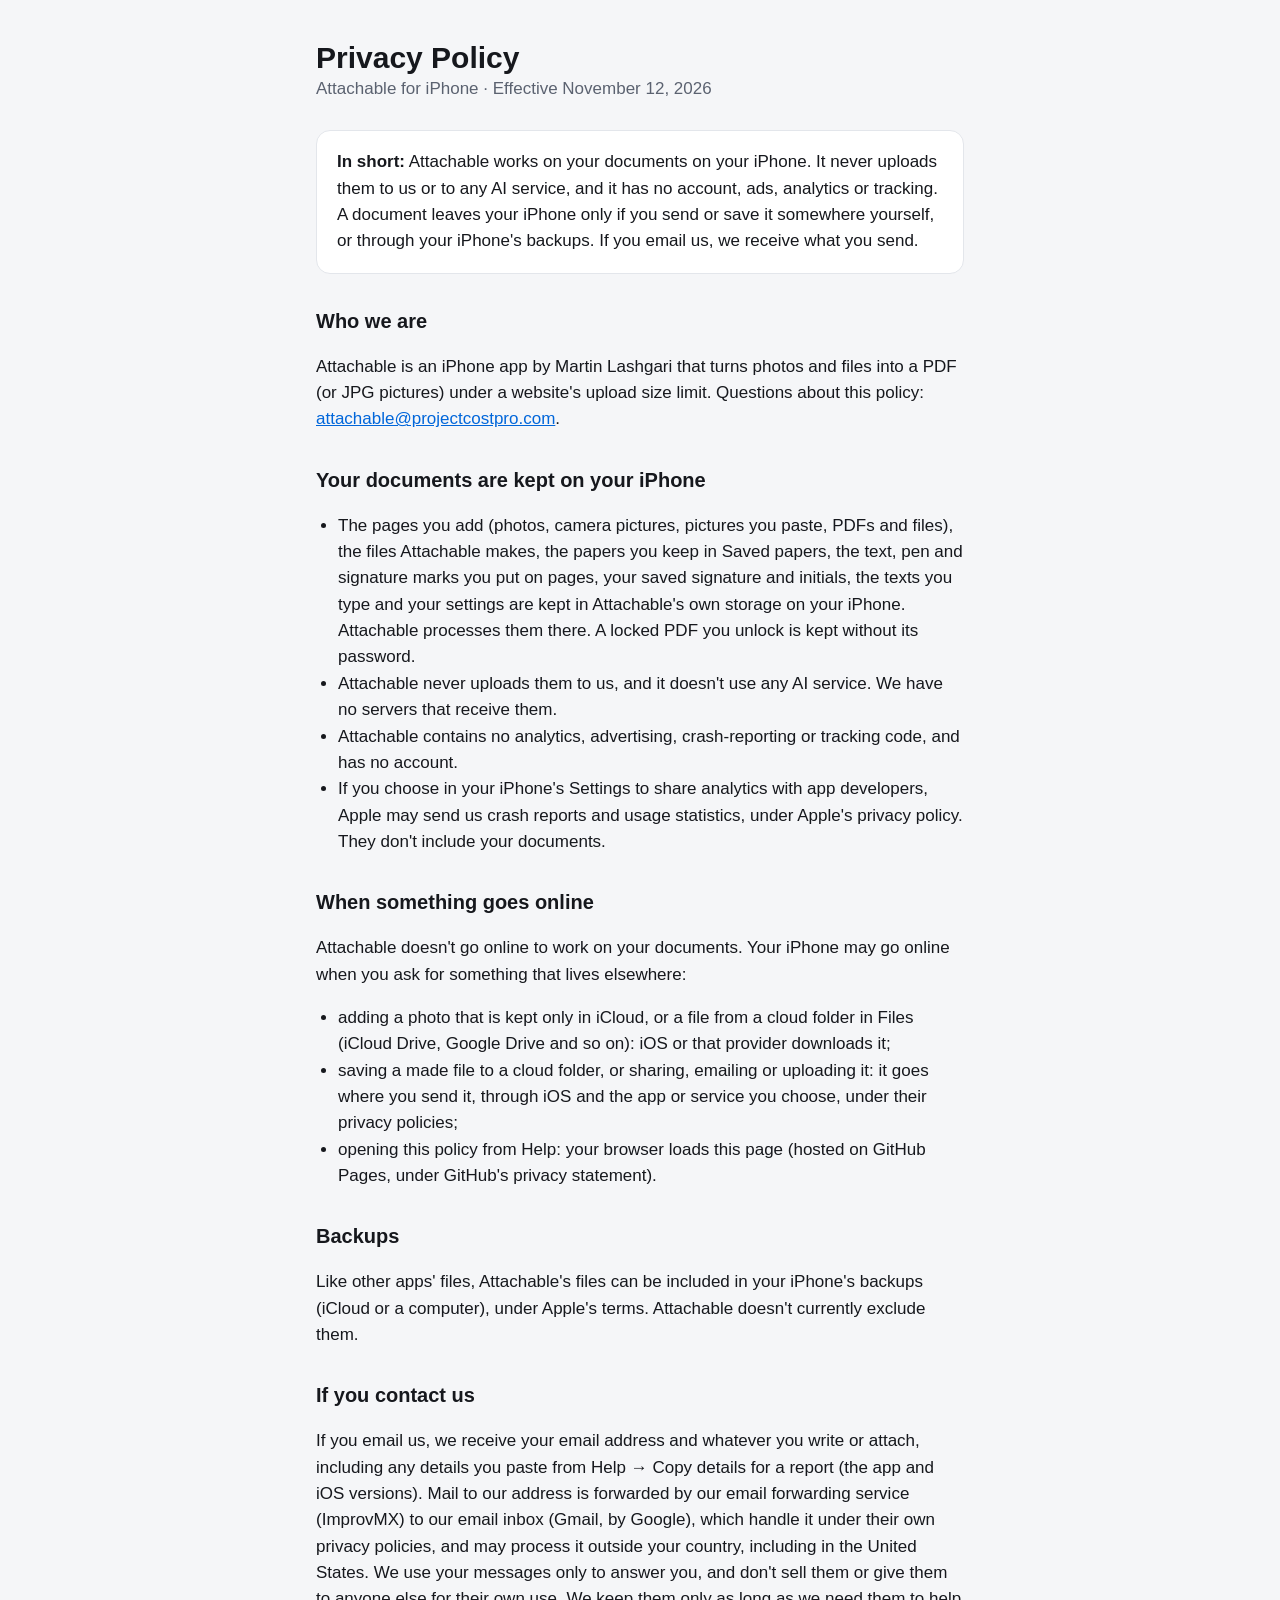
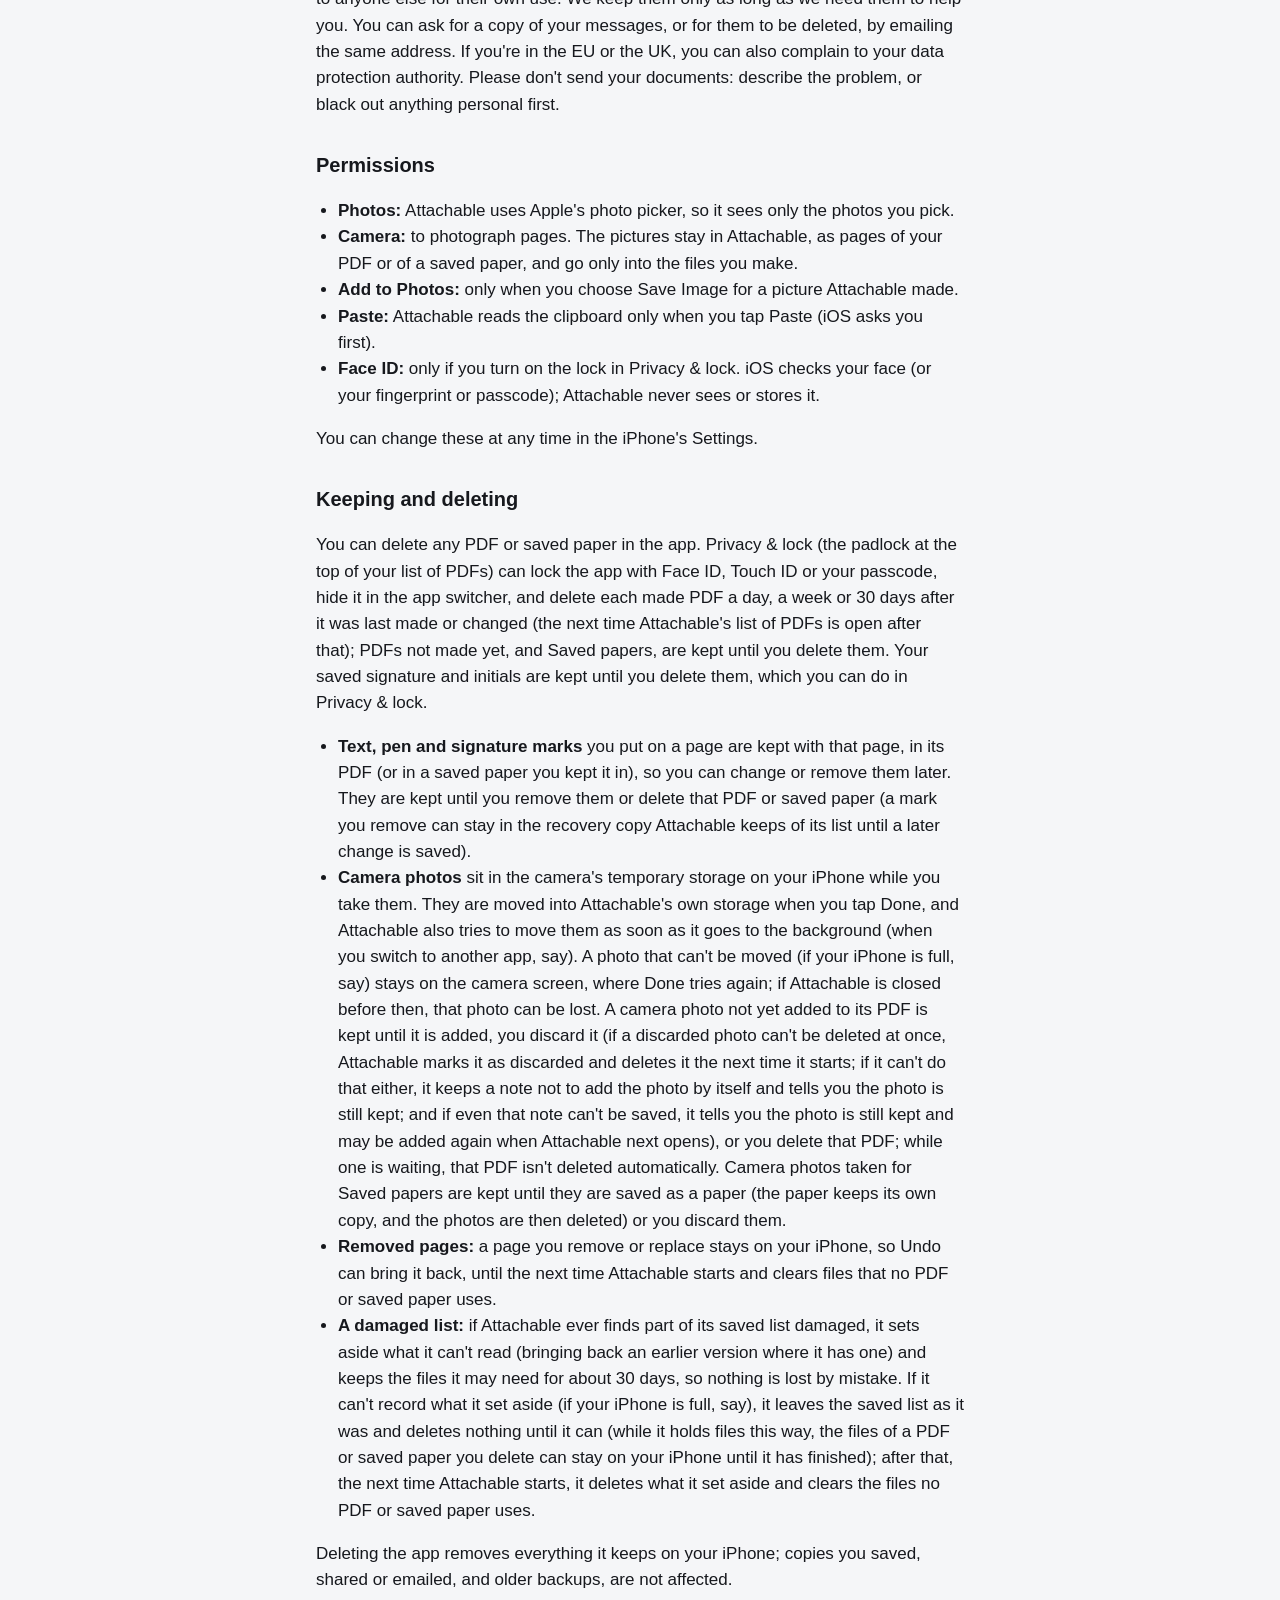
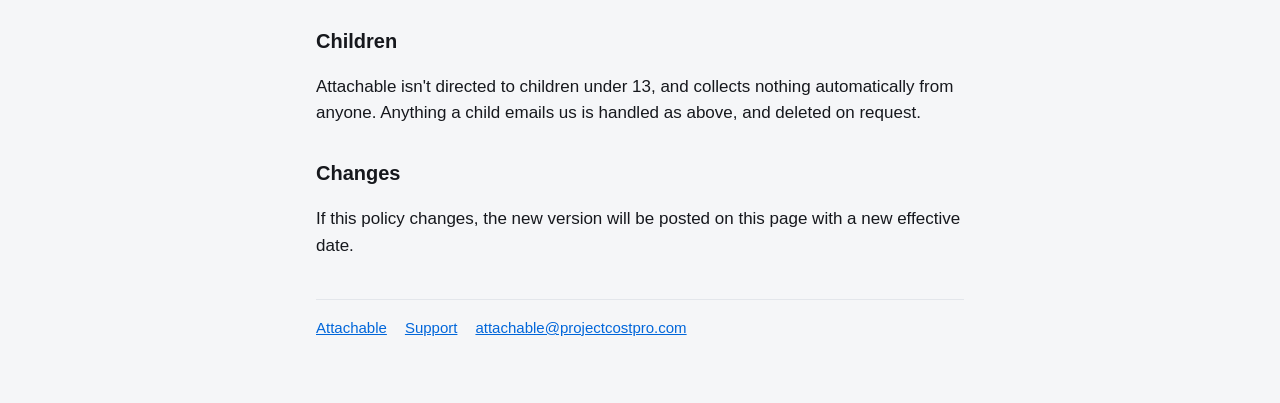
==== commit 0cc51760: "Privacy: what happens when a discarded photo can't be deleted" ====
--- a/privacy.html
+++ b/privacy.html
@@ -59,7 +59,7 @@
 <p>You can delete any PDF or saved paper in the app. Privacy &amp; lock (the padlock at the top of your list of PDFs) can lock the app with Face ID, Touch ID or your passcode, hide it in the app switcher, and delete each made PDF a day, a week or 30 days after it was last made or changed (the next time Attachable's list of PDFs is open after that); PDFs not made yet, and Saved papers, are kept until you delete them. Your saved signature and initials are kept until you delete them, which you can do in Privacy &amp; lock.</p>
 <ul>
   <li><strong>Text, pen and signature marks</strong> you put on a page are kept with that page, in its PDF (or in a saved paper you kept it in), so you can change or remove them later. They are kept until you remove them or delete that PDF or saved paper (a mark you remove can stay in the recovery copy Attachable keeps of its list until a later change is saved).</li>
-  <li><strong>Camera photos</strong> sit in the camera's temporary storage on your iPhone while you take them. They are moved into Attachable's own storage when you tap Done, and Attachable also tries to move them as soon as it goes to the background (when you switch to another app, say). A photo that can't be moved (if your iPhone is full, say) stays on the camera screen, where Done tries again; if Attachable is closed before then, that photo can be lost. A camera photo not yet added to its PDF is kept until it is added, you discard it (if a discarded photo can't be deleted at once, it is marked as discarded and deleted the next time Attachable starts), or you delete that PDF; while one is waiting, that PDF isn't deleted automatically. Camera photos taken for Saved papers are kept until they are saved as a paper (the paper keeps its own copy, and the photos are then deleted) or you discard them.</li>
+  <li><strong>Camera photos</strong> sit in the camera's temporary storage on your iPhone while you take them. They are moved into Attachable's own storage when you tap Done, and Attachable also tries to move them as soon as it goes to the background (when you switch to another app, say). A photo that can't be moved (if your iPhone is full, say) stays on the camera screen, where Done tries again; if Attachable is closed before then, that photo can be lost. A camera photo not yet added to its PDF is kept until it is added, you discard it (if a discarded photo can't be deleted at once, Attachable marks it as discarded and deletes it the next time it starts; if it can't do that either, it keeps a note not to add the photo by itself and tells you the photo is still kept; and if even that note can't be saved, it tells you the photo is still kept and may be added again when Attachable next opens), or you delete that PDF; while one is waiting, that PDF isn't deleted automatically. Camera photos taken for Saved papers are kept until they are saved as a paper (the paper keeps its own copy, and the photos are then deleted) or you discard them.</li>
   <li><strong>Removed pages:</strong> a page you remove or replace stays on your iPhone, so Undo can bring it back, until the next time Attachable starts and clears files that no PDF or saved paper uses.</li>
   <li><strong>A damaged list:</strong> if Attachable ever finds part of its saved list damaged, it sets aside what it can't read (bringing back an earlier version where it has one) and keeps the files it may need for about 30 days, so nothing is lost by mistake. If it can't record what it set aside (if your iPhone is full, say), it leaves the saved list as it was and deletes nothing until it can (while it holds files this way, the files of a PDF or saved paper you delete can stay on your iPhone until it has finished); after that, the next time Attachable starts, it deletes what it set aside and clears the files no PDF or saved paper uses.</li>
 </ul>
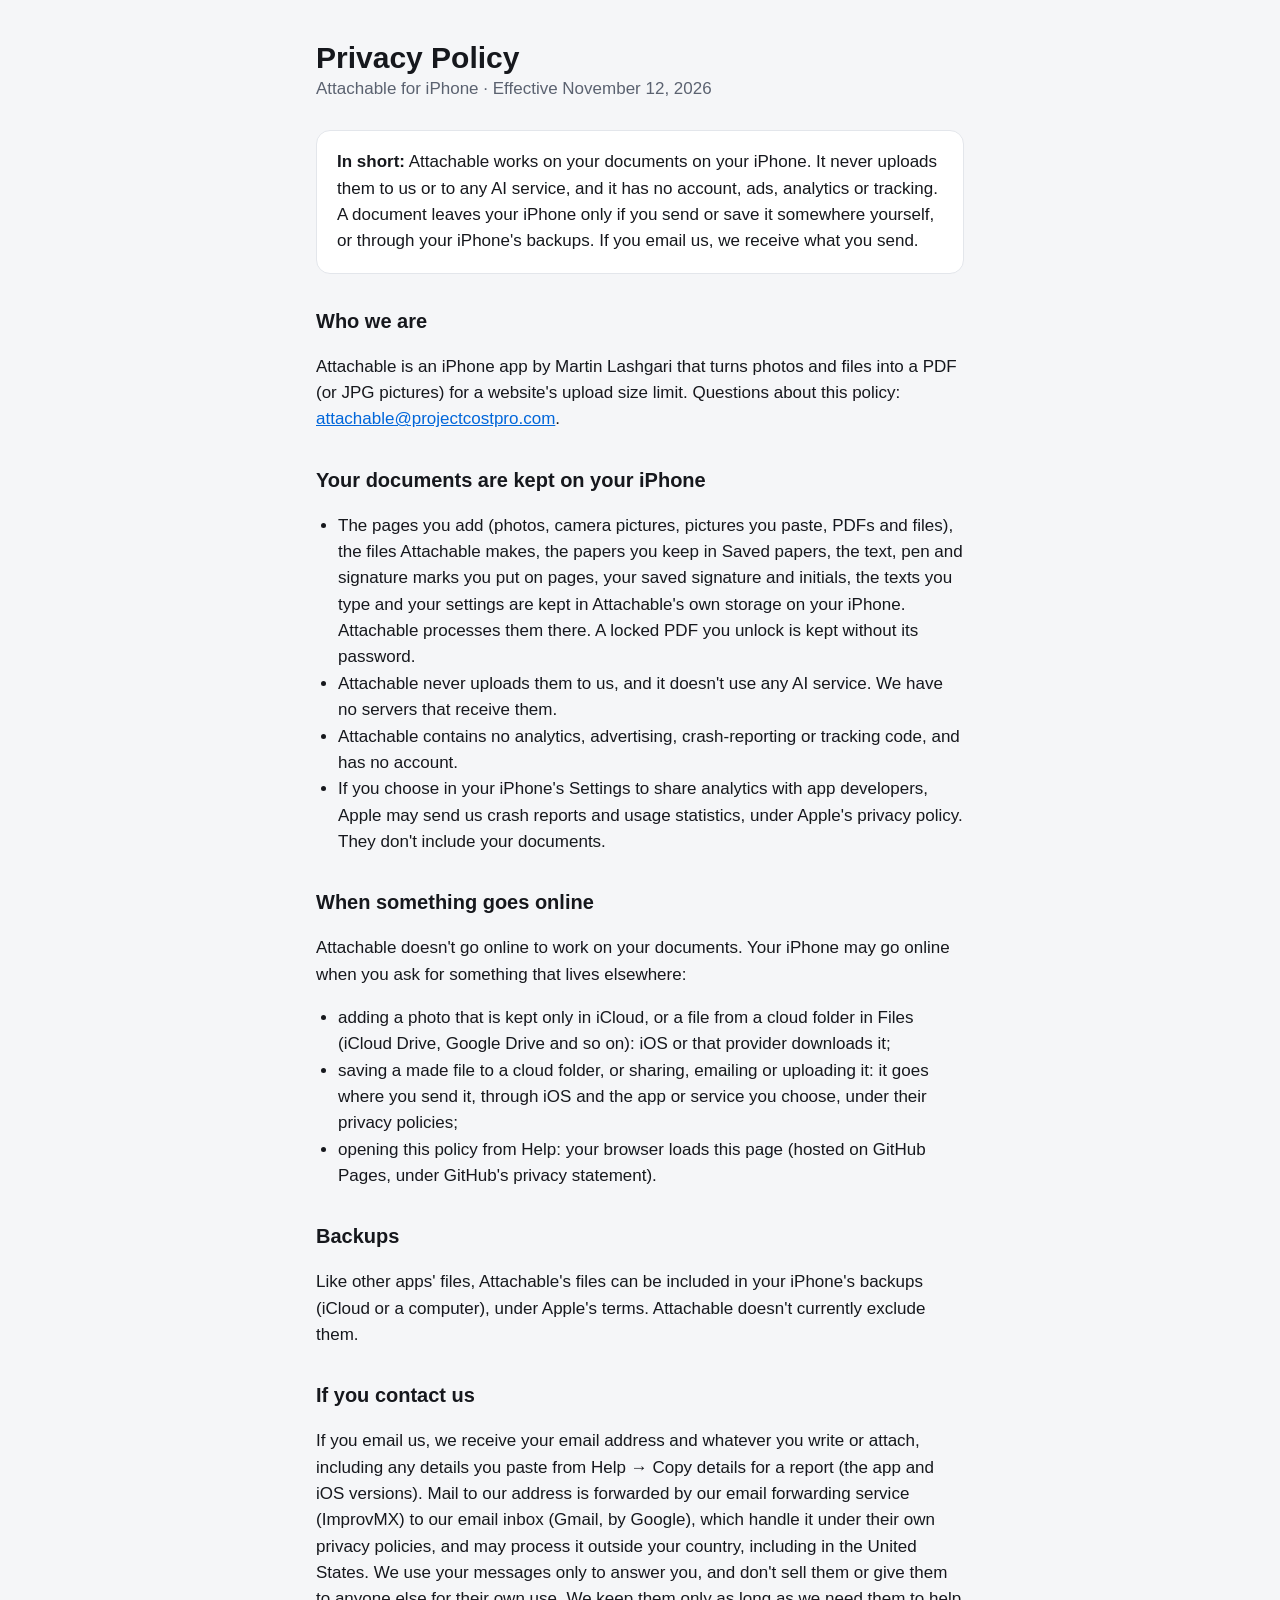
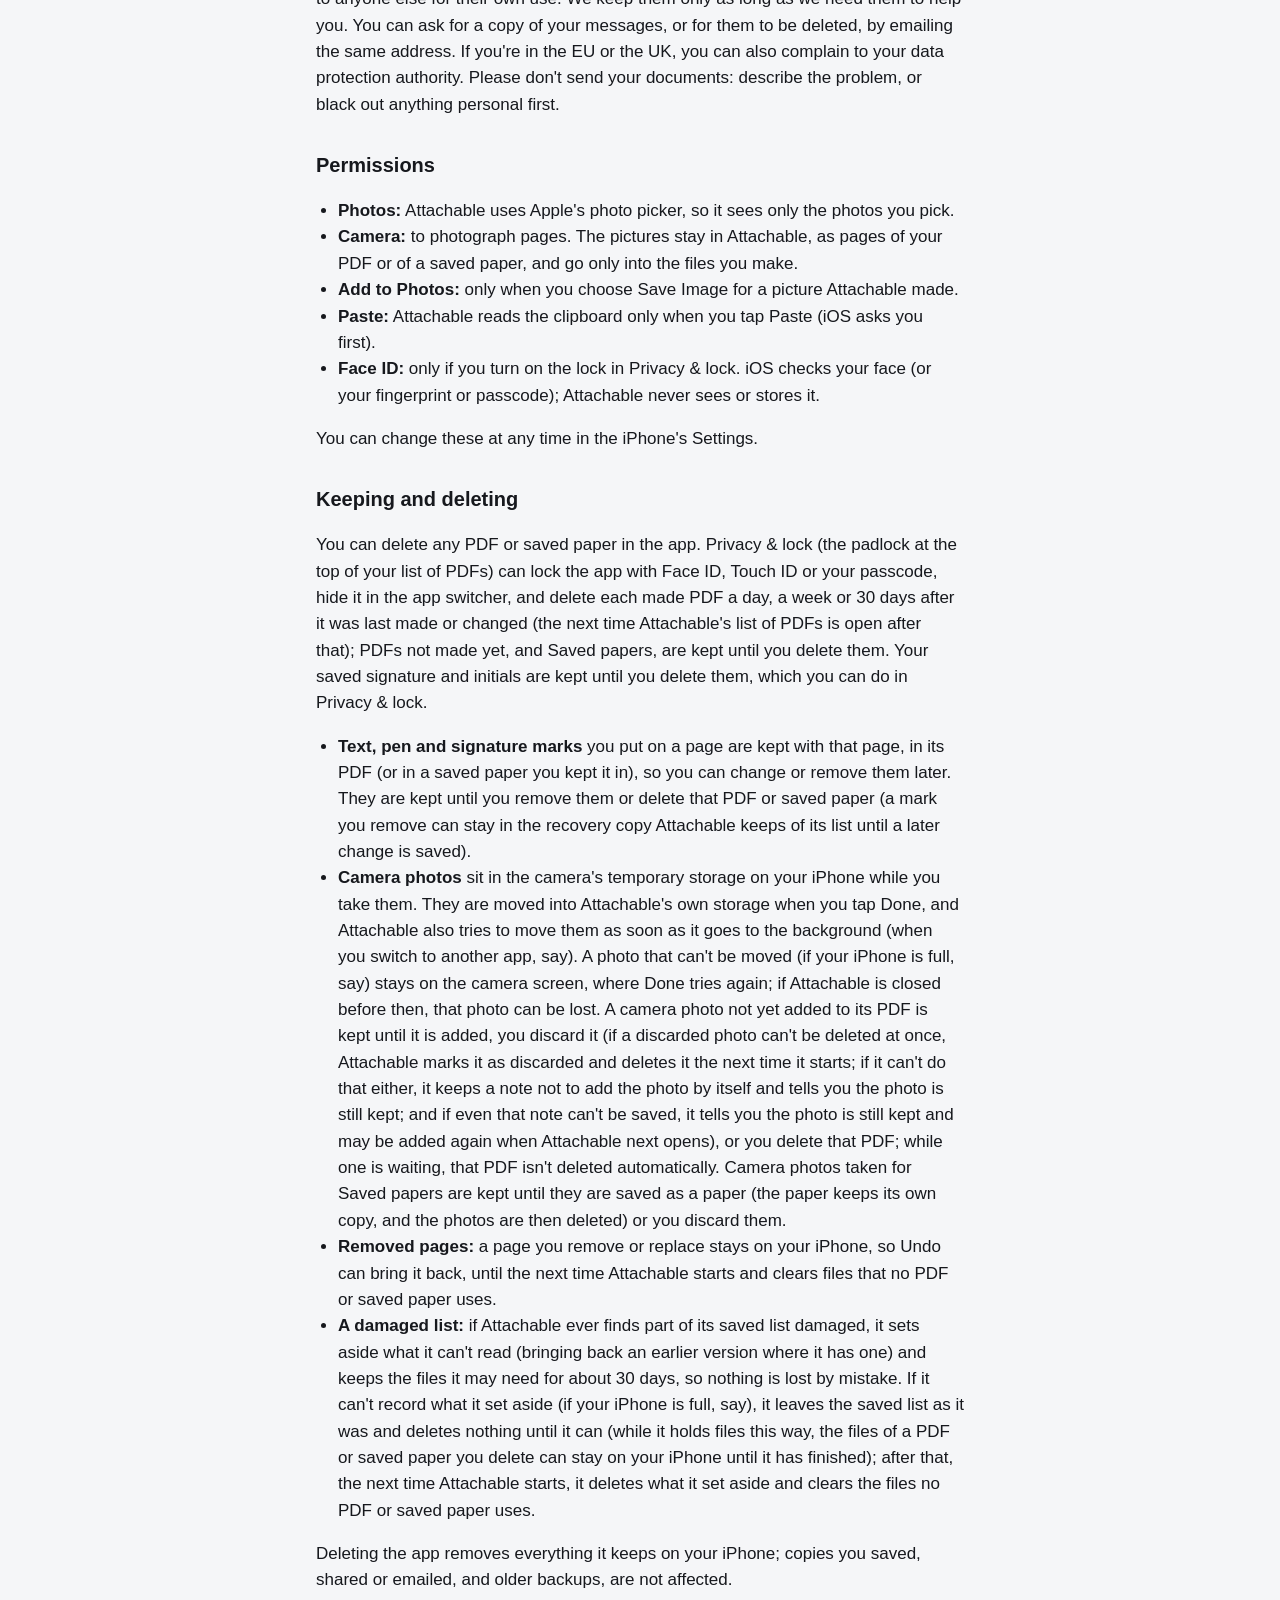
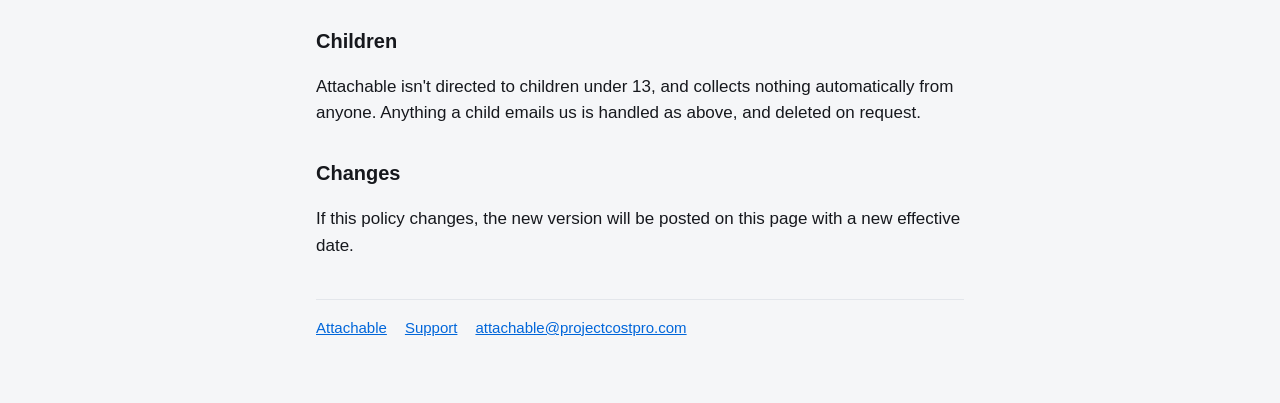
==== commit 7a690c9b: "Size wording: Attachable aims under the limit and shows the real size Subtitle is now "Photos to PDF" ====
--- a/privacy.html
+++ b/privacy.html
@@ -21,7 +21,7 @@
 </div>
 
 <h2>Who we are</h2>
-<p>Attachable is an iPhone app by Martin Lashgari that turns photos and files into a PDF (or JPG pictures) under a website's upload size limit. Questions about this policy: <a href="mailto:attachable@projectcostpro.com">attachable@projectcostpro.com</a>.</p>
+<p>Attachable is an iPhone app by Martin Lashgari that turns photos and files into a PDF (or JPG pictures) for a website's upload size limit. Questions about this policy: <a href="mailto:attachable@projectcostpro.com">attachable@projectcostpro.com</a>.</p>
 
 <h2>Your documents are kept on your iPhone</h2>
 <ul>
